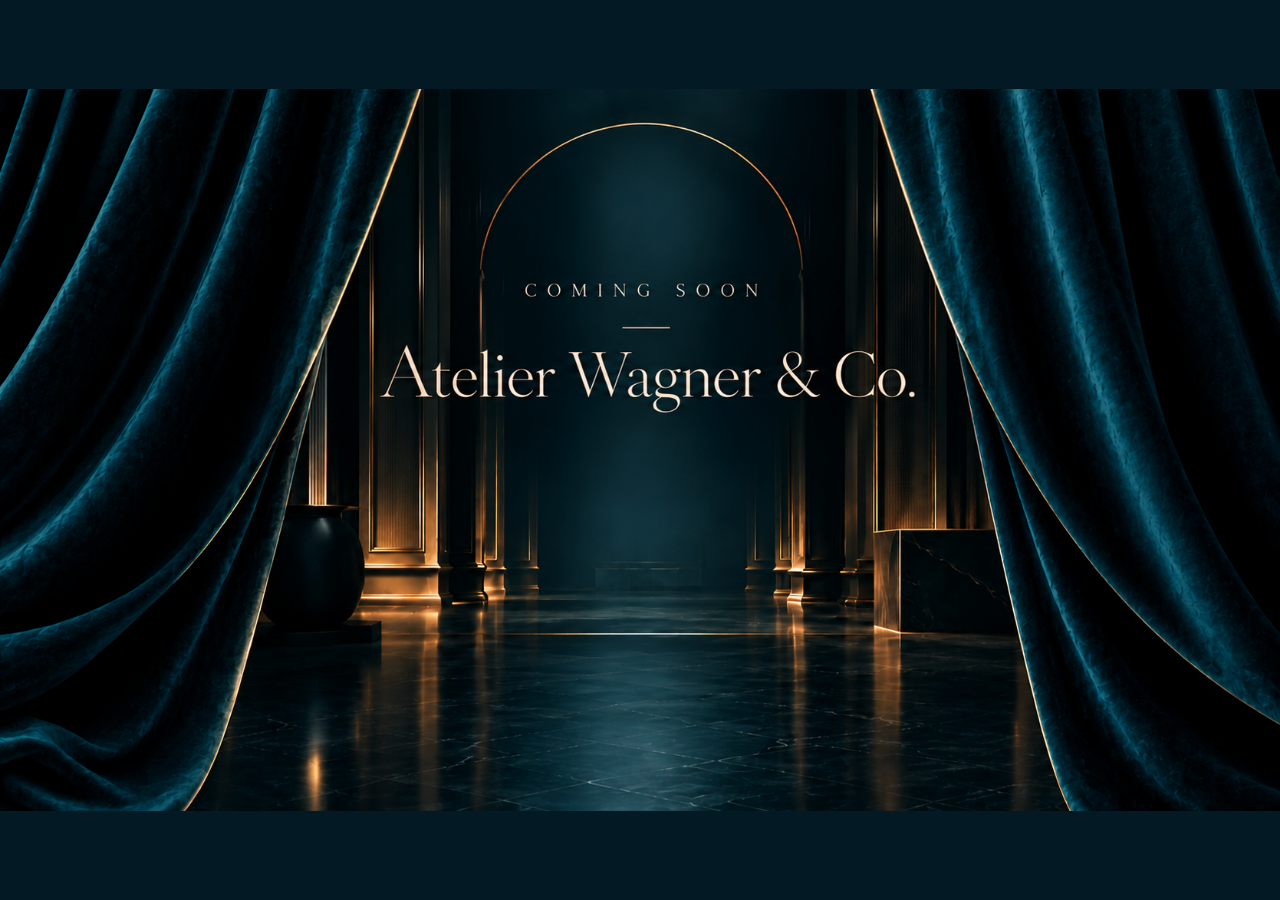
==== index.html @ afdc96c6 "Add files via upload" ====
<!doctype html>
<html lang="en">
<head>
  <meta charset="utf-8">
  <meta name="viewport" content="width=device-width, initial-scale=1, viewport-fit=cover">
  <meta name="theme-color" content="#031923">
  <meta name="color-scheme" content="dark">
  <meta name="description" content="Atelier Wagner & Co. — Coming Soon.">
  <meta property="og:type" content="website">
  <meta property="og:title" content="Atelier Wagner & Co. — Coming Soon">
  <meta property="og:description" content="Atelier Wagner & Co. — Coming Soon.">
  <meta property="og:site_name" content="Atelier Wagner & Co.">
  <meta property="og:url" content="https://atelierwagnerco.com/">
  <meta property="og:image" content="https://atelierwagnerco.com/assets/atelier-wagner-approved-hero.png">
  <meta name="twitter:card" content="summary_large_image">
  <title>Atelier Wagner & Co. — Coming Soon</title>
  <link rel="preload" as="image" href="assets/atelier-wagner-approved-hero.png">
  <style>
    :root { color-scheme: dark; background: #031923; }
    *, *::before, *::after { box-sizing: border-box; }
    html, body { width: 100%; min-height: 100%; margin: 0; }
    html { background: #031923; }
    body {
      background: #031923;
      color: #e3d9cb;
      -webkit-font-smoothing: antialiased;
    }
    main {
      width: 100%;
      min-height: 100vh;
      min-height: 100svh;
      display: grid;
      place-items: center;
      overflow: hidden;
      background: #031923;
    }
    /* A byte-identical copy of the expressly approved final rendering.
       No new overlays, replacement typography, or synthetic effects. */
    .approved-artwork {
      display: block;
      width: 100%;
      height: 100vh;
      height: 100svh;
      max-width: 100%;
      object-fit: contain;
      object-position: center;
      animation: reveal 850ms ease-out both;
    }
    @keyframes reveal { from { opacity: 0; } to { opacity: 1; } }
    @media (prefers-reduced-motion: reduce) {
      .approved-artwork { animation: none; }
    }
    /* Portrait framing enlarges the entrance while retaining all actual text.
       Only the outer curtain edges are cropped; the source file stays unchanged. */
    @media (max-aspect-ratio: 3 / 4) {
      main { position: relative; }
      .approved-artwork {
        position: absolute;
        left: 50%;
        top: 50%;
        transform: translate(-50%, -50%);
        width: 164vw;
        height: auto;
        max-width: none;
        max-height: none;
      }
    }
    .sr-only {
      border: 0 !important;
      clip: rect(0, 0, 0, 0) !important;
      clip-path: inset(50%) !important;
      height: 1px !important;
      margin: -1px !important;
      overflow: hidden !important;
      padding: 0 !important;
      position: absolute !important;
      white-space: nowrap !important;
      width: 1px !important;
    }
  </style>
</head>
<body>
  <main>
    <h1 class="sr-only">Atelier Wagner &amp; Co.</h1>
    <p class="sr-only">Coming Soon</p>
    <img
      class="approved-artwork"
      src="assets/atelier-wagner-approved-hero.png"
      width="1669"
      height="942"
      alt=""
      decoding="async"
      fetchpriority="high"
    >
  </main>
</body>
</html>
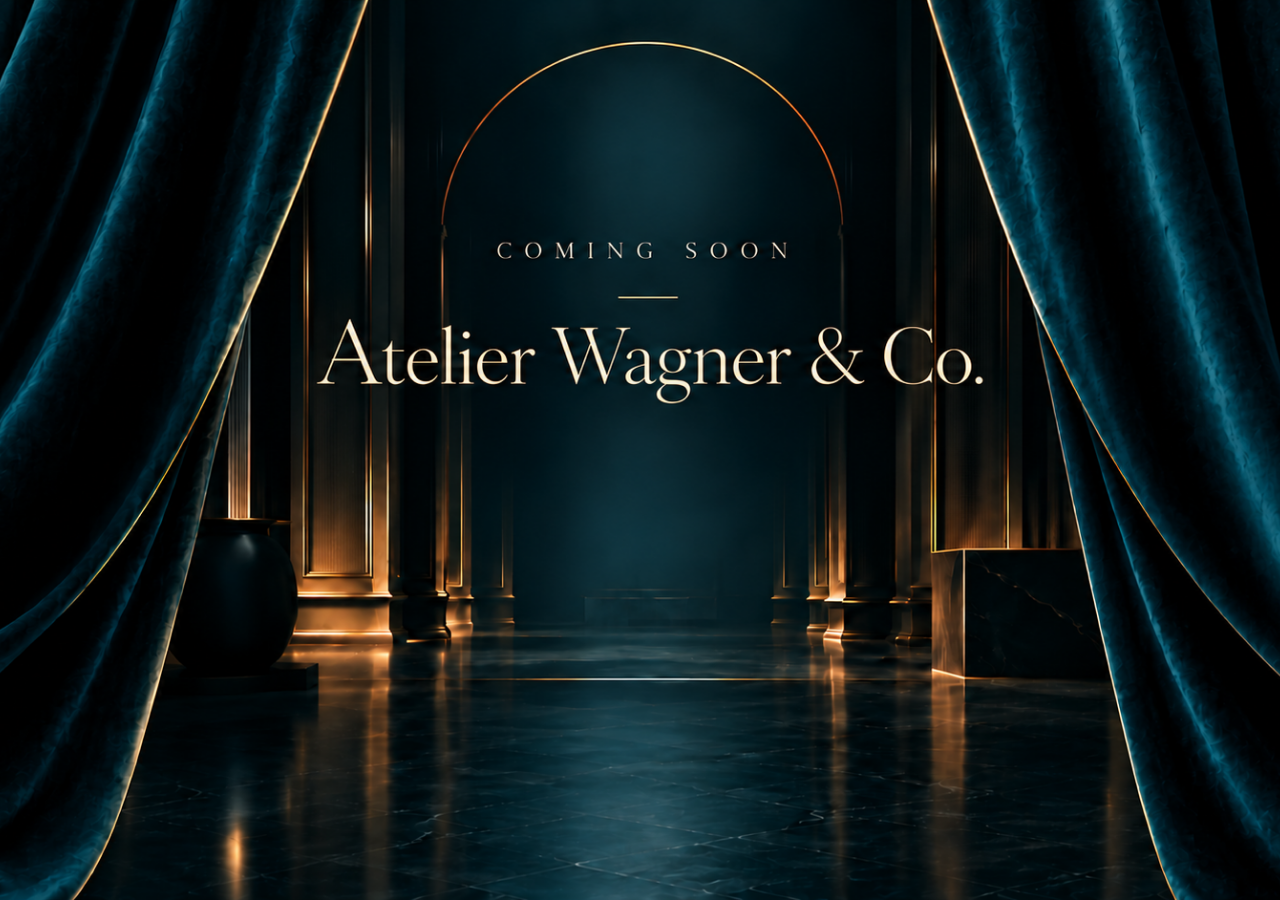
==== commit c573fd60: "Add files via upload Publish approved responsive website" ====
--- a/index.html
+++ b/index.html
@@ -1,97 +1,106 @@
-<!doctype html>
-<html lang="en">
-<head>
-  <meta charset="utf-8">
-  <meta name="viewport" content="width=device-width, initial-scale=1, viewport-fit=cover">
-  <meta name="theme-color" content="#031923">
-  <meta name="color-scheme" content="dark">
-  <meta name="description" content="Atelier Wagner & Co. — Coming Soon.">
-  <meta property="og:type" content="website">
-  <meta property="og:title" content="Atelier Wagner & Co. — Coming Soon">
-  <meta property="og:description" content="Atelier Wagner & Co. — Coming Soon.">
-  <meta property="og:site_name" content="Atelier Wagner & Co.">
-  <meta property="og:url" content="https://atelierwagnerco.com/">
-  <meta property="og:image" content="https://atelierwagnerco.com/assets/atelier-wagner-approved-hero.png">
-  <meta name="twitter:card" content="summary_large_image">
-  <title>Atelier Wagner & Co. — Coming Soon</title>
-  <link rel="preload" as="image" href="assets/atelier-wagner-approved-hero.png">
-  <style>
-    :root { color-scheme: dark; background: #031923; }
-    *, *::before, *::after { box-sizing: border-box; }
-    html, body { width: 100%; min-height: 100%; margin: 0; }
-    html { background: #031923; }
-    body {
-      background: #031923;
-      color: #e3d9cb;
-      -webkit-font-smoothing: antialiased;
-    }
-    main {
-      width: 100%;
-      min-height: 100vh;
-      min-height: 100svh;
-      display: grid;
-      place-items: center;
-      overflow: hidden;
-      background: #031923;
-    }
-    /* A byte-identical copy of the expressly approved final rendering.
-       No new overlays, replacement typography, or synthetic effects. */
-    .approved-artwork {
-      display: block;
-      width: 100%;
-      height: 100vh;
-      height: 100svh;
-      max-width: 100%;
-      object-fit: contain;
-      object-position: center;
-      animation: reveal 850ms ease-out both;
-    }
-    @keyframes reveal { from { opacity: 0; } to { opacity: 1; } }
-    @media (prefers-reduced-motion: reduce) {
-      .approved-artwork { animation: none; }
-    }
-    /* Portrait framing enlarges the entrance while retaining all actual text.
-       Only the outer curtain edges are cropped; the source file stays unchanged. */
-    @media (max-aspect-ratio: 3 / 4) {
-      main { position: relative; }
-      .approved-artwork {
-        position: absolute;
-        left: 50%;
-        top: 50%;
-        transform: translate(-50%, -50%);
-        width: 164vw;
-        height: auto;
-        max-width: none;
-        max-height: none;
-      }
-    }
-    .sr-only {
-      border: 0 !important;
-      clip: rect(0, 0, 0, 0) !important;
-      clip-path: inset(50%) !important;
-      height: 1px !important;
-      margin: -1px !important;
-      overflow: hidden !important;
-      padding: 0 !important;
-      position: absolute !important;
-      white-space: nowrap !important;
-      width: 1px !important;
-    }
-  </style>
-</head>
-<body>
-  <main>
-    <h1 class="sr-only">Atelier Wagner &amp; Co.</h1>
-    <p class="sr-only">Coming Soon</p>
-    <img
-      class="approved-artwork"
-      src="assets/atelier-wagner-approved-hero.png"
-      width="1669"
-      height="942"
-      alt=""
-      decoding="async"
-      fetchpriority="high"
-    >
-  </main>
-</body>
-</html>
+<!doctype html>
+<html lang="en">
+<head>
+  <meta charset="utf-8">
+  <meta name="viewport" content="width=device-width, initial-scale=1, viewport-fit=cover">
+  <meta name="theme-color" content="#031923">
+  <meta name="color-scheme" content="dark">
+  <meta name="description" content="Atelier Wagner & Co. — Coming Soon.">
+  <meta property="og:type" content="website">
+  <meta property="og:title" content="Atelier Wagner & Co. — Coming Soon">
+  <meta property="og:description" content="Atelier Wagner & Co. — Coming Soon.">
+  <meta property="og:site_name" content="Atelier Wagner & Co.">
+  <meta property="og:url" content="https://atelierwagnerco.com/">
+  <meta property="og:image" content="https://atelierwagnerco.com/assets/atelier-wagner-approved-hero.png">
+  <meta name="twitter:card" content="summary_large_image">
+  <title>Atelier Wagner & Co. — Coming Soon</title>
+  <style>
+    :root { color-scheme: dark; background: #031923; }
+    *, *::before, *::after { box-sizing: border-box; }
+    html, body { width: 100%; min-height: 100%; margin: 0; }
+    html { background: #031923; }
+    body {
+      background: #031923;
+      color: #e3d9cb;
+      -webkit-font-smoothing: antialiased;
+    }
+    main {
+      width: 100%;
+      position: relative;
+      height: 100vh;
+      height: 100svh;
+      height: 100dvh;
+      overflow: hidden;
+      background: #031923;
+    }
+    /* Each composition fills the viewport without stretching. The portrait
+       source carries its own lettering, so a narrow crop cannot cut the name. */
+    .artwork {
+      position: absolute;
+      inset: 0;
+      display: block;
+    }
+    .approved-artwork {
+      display: block;
+      width: 100%;
+      height: 100%;
+      object-fit: cover;
+      /* Preserve the arch crown when an ultrawide viewport crops the floor. */
+      object-position: 50% 12%;
+      animation: reveal 850ms ease-out both;
+    }
+    @keyframes reveal { from { opacity: 0; } to { opacity: 1; } }
+    @media (prefers-reduced-motion: reduce) {
+      .approved-artwork { animation: none; }
+    }
+    /* Portrait and square tablets use a genuinely recomposed image. Its text
+       sits well within device safe areas; padding would recreate blank bands. */
+    @media (max-aspect-ratio: 1 / 1) {
+      .approved-artwork {
+        object-position: 50% 35%;
+      }
+    }
+    .sr-only {
+      border: 0 !important;
+      clip: rect(0, 0, 0, 0) !important;
+      clip-path: inset(50%) !important;
+      height: 1px !important;
+      margin: -1px !important;
+      overflow: hidden !important;
+      padding: 0 !important;
+      position: absolute !important;
+      white-space: nowrap !important;
+      width: 1px !important;
+    }
+  </style>
+</head>
+<body>
+  <main>
+    <h1 class="sr-only">Atelier Wagner &amp; Co.</h1>
+    <p class="sr-only">Coming Soon</p>
+    <picture class="artwork">
+      <source
+        media="(min-aspect-ratio: 2 / 1)"
+        srcset="assets/atelier-wagner-ultrawide-refined.png"
+        width="2048"
+        height="768"
+      >
+      <source
+        media="(max-aspect-ratio: 1 / 1)"
+        srcset="assets/atelier-wagner-portrait-refined.png"
+        width="852"
+        height="1846"
+      >
+      <img
+        class="approved-artwork"
+        src="assets/atelier-wagner-desktop-refined.png"
+        width="1669"
+        height="942"
+        alt=""
+        decoding="async"
+        fetchpriority="high"
+      >
+    </picture>
+  </main>
+</body>
+</html>
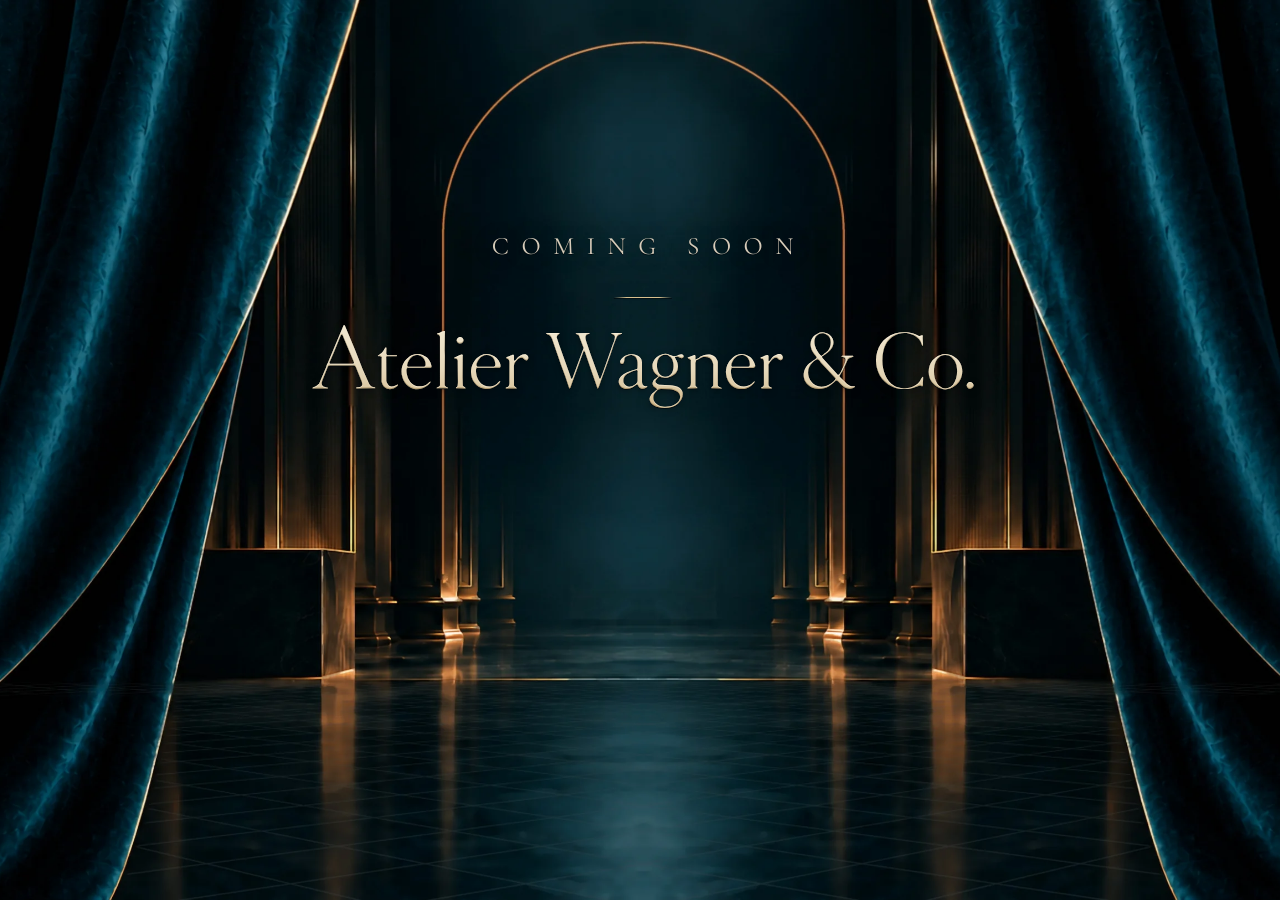
==== commit d293cf1f: "Publish the new Coming Soon landing page The Nov 6 candidate from Website\_Candidates-2026-11-04 (v3" ====
--- a/index.html
+++ b/index.html
@@ -1,106 +1,237 @@
-<!doctype html>
-<html lang="en">
-<head>
-  <meta charset="utf-8">
-  <meta name="viewport" content="width=device-width, initial-scale=1, viewport-fit=cover">
-  <meta name="theme-color" content="#031923">
-  <meta name="color-scheme" content="dark">
-  <meta name="description" content="Atelier Wagner & Co. — Coming Soon.">
-  <meta property="og:type" content="website">
-  <meta property="og:title" content="Atelier Wagner & Co. — Coming Soon">
-  <meta property="og:description" content="Atelier Wagner & Co. — Coming Soon.">
-  <meta property="og:site_name" content="Atelier Wagner & Co.">
-  <meta property="og:url" content="https://atelierwagnerco.com/">
-  <meta property="og:image" content="https://atelierwagnerco.com/assets/atelier-wagner-approved-hero.png">
-  <meta name="twitter:card" content="summary_large_image">
-  <title>Atelier Wagner & Co. — Coming Soon</title>
-  <style>
-    :root { color-scheme: dark; background: #031923; }
-    *, *::before, *::after { box-sizing: border-box; }
-    html, body { width: 100%; min-height: 100%; margin: 0; }
-    html { background: #031923; }
-    body {
-      background: #031923;
-      color: #e3d9cb;
-      -webkit-font-smoothing: antialiased;
-    }
-    main {
-      width: 100%;
-      position: relative;
-      height: 100vh;
-      height: 100svh;
-      height: 100dvh;
-      overflow: hidden;
-      background: #031923;
-    }
-    /* Each composition fills the viewport without stretching. The portrait
-       source carries its own lettering, so a narrow crop cannot cut the name. */
-    .artwork {
-      position: absolute;
-      inset: 0;
-      display: block;
-    }
-    .approved-artwork {
-      display: block;
-      width: 100%;
-      height: 100%;
-      object-fit: cover;
-      /* Preserve the arch crown when an ultrawide viewport crops the floor. */
-      object-position: 50% 12%;
-      animation: reveal 850ms ease-out both;
-    }
-    @keyframes reveal { from { opacity: 0; } to { opacity: 1; } }
-    @media (prefers-reduced-motion: reduce) {
-      .approved-artwork { animation: none; }
-    }
-    /* Portrait and square tablets use a genuinely recomposed image. Its text
-       sits well within device safe areas; padding would recreate blank bands. */
-    @media (max-aspect-ratio: 1 / 1) {
-      .approved-artwork {
-        object-position: 50% 35%;
-      }
-    }
-    .sr-only {
-      border: 0 !important;
-      clip: rect(0, 0, 0, 0) !important;
-      clip-path: inset(50%) !important;
-      height: 1px !important;
-      margin: -1px !important;
-      overflow: hidden !important;
-      padding: 0 !important;
-      position: absolute !important;
-      white-space: nowrap !important;
-      width: 1px !important;
-    }
-  </style>
-</head>
-<body>
-  <main>
-    <h1 class="sr-only">Atelier Wagner &amp; Co.</h1>
-    <p class="sr-only">Coming Soon</p>
-    <picture class="artwork">
-      <source
-        media="(min-aspect-ratio: 2 / 1)"
-        srcset="assets/atelier-wagner-ultrawide-refined.png"
-        width="2048"
-        height="768"
-      >
-      <source
-        media="(max-aspect-ratio: 1 / 1)"
-        srcset="assets/atelier-wagner-portrait-refined.png"
-        width="852"
-        height="1846"
-      >
-      <img
-        class="approved-artwork"
-        src="assets/atelier-wagner-desktop-refined.png"
-        width="1669"
-        height="942"
-        alt=""
-        decoding="async"
-        fetchpriority="high"
-      >
-    </picture>
-  </main>
-</body>
-</html>
+<!doctype html>
+<html lang="en">
+<head>
+  <meta charset="utf-8">
+  <meta name="viewport" content="width=device-width, initial-scale=1, viewport-fit=cover">
+  <meta name="theme-color" content="#031923">
+  <meta name="color-scheme" content="dark">
+  <meta name="description" content="Atelier Wagner &amp; Co. is developing thoughtful AI-assisted workflows, process improvements, and digital solutions for businesses. Official website coming soon.">
+  <link rel="canonical" href="https://atelierwagnerco.com/">
+  <meta property="og:type" content="website">
+  <meta property="og:title" content="Atelier Wagner &amp; Co. | Official Website — Coming Soon">
+  <meta property="og:description" content="Atelier Wagner &amp; Co. is developing thoughtful AI-assisted workflows, process improvements, and digital solutions for businesses. Official website coming soon.">
+  <meta property="og:site_name" content="Atelier Wagner &amp; Co.">
+  <meta property="og:url" content="https://atelierwagnerco.com/">
+  <meta property="og:image" content="https://atelierwagnerco.com/assets/share/og-link-preview.png">
+  <meta property="og:image:width" content="1200">
+  <meta property="og:image:height" content="630">
+  <meta property="og:image:alt" content="Atelier Wagner &amp; Co. — Coming Soon, with midnight teal velvet curtains and a gold-trimmed arch.">
+  <meta name="twitter:card" content="summary_large_image">
+  <meta name="twitter:title" content="Atelier Wagner &amp; Co. | Official Website — Coming Soon">
+  <meta name="twitter:description" content="Atelier Wagner &amp; Co. is developing thoughtful AI-assisted workflows, process improvements, and digital solutions for businesses. Official website coming soon.">
+  <meta name="twitter:image" content="https://atelierwagnerco.com/assets/share/og-link-preview.png">
+  <meta name="twitter:image:alt" content="Atelier Wagner &amp; Co. — Coming Soon, with midnight teal velvet curtains and a gold-trimmed arch.">
+  <link rel="icon" href="assets/brand/favicon-64x64.png" sizes="64x64" type="image/png">
+  <link rel="icon" href="assets/brand/favicon.svg" sizes="any" type="image/svg+xml">
+  <link rel="apple-touch-icon" href="assets/brand/apple-touch-icon.png">
+  <title>Atelier Wagner &amp; Co. | Official Website — Coming Soon</title>
+  <link rel="preload" href="assets/fonts/cormorant-garamond-latin-400-normal.woff2" as="font" type="font/woff2" crossorigin>
+  <script type="application/ld+json">
+    {"@context":"https://schema.org","@graph":[{"@type":"Organization","@id":"https://atelierwagnerco.com/#organization","name":"Atelier Wagner & Co.","alternateName":"AtelierWagnerCo","url":"https://atelierwagnerco.com/"},{"@type":"WebSite","@id":"https://atelierwagnerco.com/#website","name":"Atelier Wagner & Co.","alternateName":"AtelierWagnerCo","url":"https://atelierwagnerco.com/","publisher":{"@id":"https://atelierwagnerco.com/#organization"}}]}
+  </script>
+  <style>
+    /* Cormorant Garamond — SIL Open Font License (assets/fonts/ofl.txt). Self-hosted: no font service. */
+    @font-face { font-family: "Cormorant Garamond"; src: url("assets/fonts/cormorant-garamond-latin-400-normal.woff2") format("woff2"); font-weight: 400; font-style: normal; font-display: swap; }
+    @font-face { font-family: "Cormorant Garamond"; src: url("assets/fonts/cormorant-garamond-latin-500-normal.woff2") format("woff2"); font-weight: 500; font-style: normal; font-display: swap; }
+    @font-face { font-family: "Cormorant Garamond"; src: url("assets/fonts/cormorant-garamond-latin-300-italic.woff2") format("woff2"); font-weight: 300; font-style: italic; font-display: swap; }
+
+    :root {
+      color-scheme: dark;
+      --ground: #031923;          /* page colour (palette v2) */
+      --coming: #D6CCBA;          /* COMING SOON: soft champagne, never white */
+      --hairline: #D8C08E;        /* champagne gold hairline */
+      --founder: #CDBE9E;
+      --edge: rgba(1, 9, 13, .92);/* crisp dark edge so lettering reads on velvet */
+      background: var(--ground);
+    }
+    *, *::before, *::after { box-sizing: border-box; }
+    html, body { margin: 0; width: 100%; min-height: 100%; background: var(--ground); }
+    body { -webkit-font-smoothing: antialiased; -moz-osx-font-smoothing: grayscale; text-rendering: geometricPrecision; }
+
+    main {
+      --vw: 100vw; --vh: 100vh;
+      position: relative; width: 100%; height: 100vh; overflow: hidden; background: var(--ground);
+    }
+    @supports (height: 100svh) { main { height: 100svh; --vh: 100svh; } }
+    @supports (height: 100dvh) { main { height: 100dvh; --vh: 100dvh; } }
+
+    /* The stage keeps the photograph's own proportions and covers the screen (like object-fit: cover),
+       so the lettering always sits in the same place inside the arch on every screen. */
+    .stage {
+      /* desktop / laptop / landscape tablet: 1669 x 942 composition */
+      --ar: 1.77176; --ox: .5; --oy: .12;
+      --axis: 50.15%;
+      --cs-top: 27.6%; --rule-top: 33.0%; --name-top: 35.7%;
+      --cs-size: calc(.55rem + 1.02cqw);
+      --rule-w: calc(1.25rem + 2.4cqw);
+      --name-w: calc(6rem + 36.4cqw);
+      --w: max(var(--vw), calc(var(--vh) * var(--ar)));
+      --h: max(var(--vh), calc(var(--vw) / var(--ar)));
+      position: absolute;
+      width: var(--w); height: var(--h);
+      left: calc((var(--vw) - var(--w)) * var(--ox));
+      top: calc((var(--vh) - var(--h)) * var(--oy));
+      container-type: size;
+    }
+    @media (min-aspect-ratio: 2 / 1) {          /* ultrawide: 2048 x 768 composition */
+      .stage {
+        --ar: 2.66667; --oy: .12; --axis: 49.66%;
+        --cs-top: 27.6%; --rule-top: 32.85%; --name-top: 35.7%;
+        --cs-size: calc(.5rem + .72cqw);
+        --rule-w: calc(1.25rem + 1.7cqw);
+        --name-w: calc(5rem + 25.6cqw);
+      }
+    }
+    @media (max-aspect-ratio: 1 / 1) {          /* portrait phones and tablets: 852 x 1846 composition */
+      .stage {
+        --ar: .461538; --oy: .35; --axis: 50%;
+        --cs-top: 35.6%; --rule-top: 38.9%; --name-top: 41.0%;
+        --cs-size: calc(.52rem + 1.2cqw);
+        --rule-w: calc(1.4rem + 7cqw);
+        --name-w: calc(3rem + 41.5cqw);
+      }
+    }
+
+    .scene, .scene img { position: absolute; inset: 0; width: 100%; height: 100%; display: block; }
+    .scene img { object-fit: cover; animation: reveal 900ms ease-out both; }
+
+    .lettering > * { position: absolute; left: var(--axis); margin: 0; animation: reveal 1400ms 250ms ease-out both; }
+
+    .coming {
+      top: var(--cs-top);
+      transform: translate(-50%, -50%);
+      font-family: "Cormorant Garamond", "Cormorant", Garamond, "Times New Roman", serif;
+      font-weight: 400;
+      font-size: var(--cs-size);
+      line-height: 1;
+      letter-spacing: .5em;
+      padding-left: .5em;               /* balances the trailing letter-space so the words stay centred */
+      text-transform: uppercase;
+      white-space: nowrap;
+      color: var(--coming);
+      text-shadow: 0 1px 0 var(--edge), 0 0 .9em rgba(0, 0, 0, .45);
+      font-kerning: normal;
+    }
+    .rule {
+      top: var(--rule-top);
+      width: var(--rule-w); height: 1px;
+      transform: translateX(-50%);
+      background: linear-gradient(90deg, rgba(216,192,142,0), var(--hairline) 22%, var(--hairline) 78%, rgba(216,192,142,0));
+      box-shadow: 0 1px 0 rgba(1, 9, 13, .7);
+    }
+    .name {
+      top: var(--name-top);
+      width: var(--name-w);
+      transform: translateX(-50%);
+      font-size: 1rem; font-weight: 400;
+    }
+    .name svg { display: block; width: 100%; height: auto; overflow: visible; shape-rendering: geometricPrecision; }
+    .name .stack { display: none; }
+    .name .line { transform: translateY(-4.82%); }
+    @media (max-aspect-ratio: 1 / 1) {
+      .name .line { display: none; }
+      .name .stack { display: block; transform: translateY(-3.39%); }
+    }
+    /* Portrait: COMING SOON sits fully inside the arch's gold lines. */
+    @media (max-aspect-ratio: 1 / 1) { .coming { letter-spacing: .38em; padding-left: .38em; font-weight: 500; } }
+    @media (max-aspect-ratio: 1 / 1) and (max-width: 350px) { .coming { letter-spacing: .3em; padding-left: .3em; } }
+    /* Phones: give the hairlines and the A's crossbar a little more body so they never disappear. */
+    .name g { stroke-width: 0; }
+    @media (max-width: 540px) and (max-aspect-ratio: 1 / 1) { .name g { stroke-width: 11px; } }
+
+    /* Optional founder line (off by default): soft italic, lower right. */
+    .founder { display: none; }
+    .with-founder .founder {
+      display: block; position: absolute; left: auto; right: calc(5.5% + env(safe-area-inset-right, 0px)); bottom: calc(5.5% + env(safe-area-inset-bottom, 0px));
+      font-family: "Cormorant Garamond", Garamond, serif; font-style: italic; font-weight: 300;
+      font-size: calc(1rem + .55vw); letter-spacing: .04em; color: var(--founder);
+      text-shadow: 0 1px 0 var(--edge), 0 0 1.2em rgba(0, 0, 0, .55);
+      animation: reveal 1600ms 600ms ease-out both; margin: 0;
+    }
+
+    .sr-only { position: absolute !important; width: 1px; height: 1px; margin: -1px; padding: 0; overflow: hidden; clip: rect(0 0 0 0); clip-path: inset(50%); white-space: nowrap; border: 0; }
+
+    @keyframes reveal { from { opacity: 0; } to { opacity: 1; } }
+    @media (prefers-reduced-motion: reduce) { .scene img, .lettering > *, .with-founder .founder { animation: none; } }
+  </style>
+</head>
+<body>
+  <svg width="0" height="0" style="position:absolute" aria-hidden="true" focusable="false">
+    <defs>
+      <linearGradient id="awcGold" gradientUnits="userSpaceOnUse" x1="0" y1="-20" x2="0" y2="930">
+        <stop offset="0" stop-color="#F3EAD4"/>
+        <stop offset=".55" stop-color="#E6D8BA"/>
+        <stop offset="1" stop-color="#CFB688"/>
+      </linearGradient>
+      <filter id="awcEtch" x="-3%" y="-15%" width="106%" height="140%" color-interpolation-filters="sRGB">
+        <feGaussianBlur in="SourceAlpha" stdDeviation="34" result="amb"/>
+        <feOffset in="amb" dy="24" result="ambO"/>
+        <feFlood flood-color="#000000" flood-opacity=".5"/>
+        <feComposite in2="ambO" operator="in" result="ambient"/>
+        <feOffset in="SourceAlpha" dy="11" result="edgeO"/>
+        <feGaussianBlur in="edgeO" stdDeviation="3.5" result="edgeB"/>
+        <feFlood flood-color="#01090D" flood-opacity=".92"/>
+        <feComposite in2="edgeB" operator="in" result="edge"/>
+        <feOffset in="SourceAlpha" dy="6" result="sd"/>
+        <feComposite in="SourceAlpha" in2="sd" operator="out" result="topRim"/>
+        <feFlood flood-color="#FBF2DE" flood-opacity=".6"/>
+        <feComposite in2="topRim" operator="in" result="hi"/>
+        <feOffset in="SourceAlpha" dy="-6" result="su"/>
+        <feComposite in="SourceAlpha" in2="su" operator="out" result="botRim"/>
+        <feFlood flood-color="#8F7647" flood-opacity=".55"/>
+        <feComposite in2="botRim" operator="in" result="lo"/>
+        <feMerge><feMergeNode in="ambient"/><feMergeNode in="edge"/><feMergeNode in="SourceGraphic"/><feMergeNode in="lo"/><feMergeNode in="hi"/></feMerge>
+      </filter>
+      <filter id="awcEtchS" x="-4%" y="-10%" width="108%" height="125%" color-interpolation-filters="sRGB">
+        <feGaussianBlur in="SourceAlpha" stdDeviation="48" result="amb"/>
+        <feOffset in="amb" dy="34" result="ambO"/>
+        <feFlood flood-color="#000000" flood-opacity=".5"/>
+        <feComposite in2="ambO" operator="in" result="ambient"/>
+        <feOffset in="SourceAlpha" dy="18" result="edgeO"/>
+        <feGaussianBlur in="edgeO" stdDeviation="5" result="edgeB"/>
+        <feFlood flood-color="#01090D" flood-opacity=".92"/>
+        <feComposite in2="edgeB" operator="in" result="edge"/>
+        <feOffset in="SourceAlpha" dy="9" result="sd"/>
+        <feComposite in="SourceAlpha" in2="sd" operator="out" result="topRim"/>
+        <feFlood flood-color="#FBF2DE" flood-opacity=".6"/>
+        <feComposite in2="topRim" operator="in" result="hi"/>
+        <feMerge><feMergeNode in="ambient"/><feMergeNode in="edge"/><feMergeNode in="SourceGraphic"/><feMergeNode in="hi"/></feMerge>
+      </filter>
+      <g id="awcL1"><path fill-rule="nonzero" d="M1925.61,349.78c40.43,13.14 71.71,43.83 86.76,83.43c6.85,18.02 15.77,40 -0.56,52.75l-186.91,0.03c-13.09,0.01 -47.45,-3.87 -56.88,4.64c-9.69,8.74 -5.32,40.27 -3.84,52.52c6.65,54.8 34.38,106.12 86.67,129.49c38.08,17.01 87.47,12.93 121.38,-11.23c14.32,-10.2 30.57,-33.5 45.31,-37.96c-0.35,17.11 -20.6,35.64 -33.88,45.99c-38.29,29.83 -83.98,45.46 -132.81,37.87c-126.61,-19.69 -175.37,-167.56 -117.71,-271.9c7.02,-12.71 14.94,-25.18 24.63,-36.03c9.91,-11.1 32.72,-31.37 54.23,-42.2c36.61,-18.43 74.63,-20.06 113.61,-7.4zM1826,365.77c-3.31,1.95 -6.57,3.96 -9.45,6.3c-18.1,14.67 -56.41,68.05 -47.77,93.12c1.68,4.86 5.1,6.42 8.62,9.62l170.64,1.02c19.23,0.12 16.94,-25.78 15.49,-37.79c-3.21,-26.6 -13.06,-50.25 -33.97,-67.9c-4.01,-3.39 -8.8,-5.97 -13.55,-8.51c-28.62,-15.26 -62.1,-12.38 -90.01,4.14zM2106.09,401.2c-6.61,-9.53 -34.57,-14.83 -24.08,-24.21c5.57,-4.97 61.79,-27.85 69.58,-28.78c3.2,-0.38 6.21,0.8 8.06,3.48c6.55,9.5 -3.64,60.72 9.84,59.62c10.4,-0.84 19.79,-21.66 26.41,-28.6c23.05,-24.12 85.27,-62.39 111.58,-22.42c9.66,14.69 6.51,47.1 -16.4,47.68c-14.92,0.38 -28.8,-24.64 -45.74,-28.13c-35.74,-7.38 -83.93,51.65 -83.8,85.03l0.79,205.82c0.04,12.38 27.96,21.34 27.57,28.21c-0.13,2.36 -2.11,1.81 -3.05,3.55l-105.55,0.53c-3.5,0.01 -6.4,-1.47 -7.59,-4.69c7.62,-7.7 20.48,-7.29 29.17,-15.22c13.74,-12.54 10.53,-41.02 10.59,-58.11l0.56,-167.12c0.06,-16.54 1.82,-42.57 -7.94,-56.64zM1534.35,380.01c1.2,-2.3 65.89,-30.34 73.73,-33.39c6.01,-2.34 15.3,-2.32 15.22,6.54l-2.06,234.8l2.9,84.94c0.48,14.18 23.12,14.5 26.76,24.88c0.74,2.11 -1.13,2.56 -1.04,4.77l-98.07,-0.85c-3.93,-16.3 11.38,-9.23 16.49,-28.37c4.7,-17.63 3.26,-52.97 3.08,-72.13l-1.86,-188.22c-0.28,-28.52 -40.45,-22.77 -35.15,-32.97zM1182.01,344.41c24.62,6.3 52.12,22.69 64.08,33.46c14.59,13.15 27.08,31.22 35.02,49.18c4.91,11.13 16.16,40.57 10.85,51.91c-1.81,3.88 -4.51,4.36 -7.56,6.74l-243.21,0.25c-15.72,16.55 -10.57,43.39 -7.02,64.68c9.71,58.36 49.35,120.69 112.57,128.66c31.95,4.03 63.73,1.32 91.48,-16.18c14.57,-9.18 31.09,-30.3 45.7,-34.02c-1.3,16.21 -19.94,32.41 -32.51,42.65c-38.2,31.12 -92.63,45.8 -141.17,36.11c-121.18,-24.18 -166.79,-185.91 -103.99,-282.56c12.8,-19.71 52.38,-61.34 85.76,-74.34c30.27,-11.79 58.53,-14.6 90,-6.54zM1104,360.4c-4.87,2.33 -9.85,4.62 -13.99,7.65c-26.05,19.03 -39.67,44.59 -48.58,74.83c-2.16,7.32 -5.68,16.43 -2.62,23.95c1.85,4.53 5.05,5.52 8.54,8.3l167.56,-0.82c21.83,-0.11 16.15,-31.54 13.85,-44.62c-5.15,-29.31 -21.09,-54.63 -47.71,-68.66c-4.53,-2.39 -9.8,-3.96 -15.04,-5.49c-21.5,-6.29 -41.81,-4.79 -62.01,4.86zM728.17,359.41c7.28,-9.22 28.51,-12.21 58.34,-50.22c4.57,-5.84 23.65,-44.45 29.74,-38.03c8.17,8.63 -2.81,58.41 3.95,73.01c2.01,4.36 5.57,6.13 9.02,9.11l97.63,-0.79c6.43,4.81 5.72,8.08 -0.88,12.29l-98.07,-1.31c-3.38,-0.04 -8.74,6.54 -10.8,8.61l1.26,250.24c0.04,7.2 5.27,17.61 8.01,24.18c28.88,69.13 101.06,15.18 114.66,14.09c-1.27,20.59 -34.1,37.81 -52.44,44.2c-48.22,16.79 -102,-4.63 -115.76,-56.09c-1.37,-5.12 -4.89,-12.84 -4.87,-18.03l0.8,-256.83c-15.66,-14.46 -27.78,-4.16 -40.59,-14.43zM1629.86,190.88c3.1,18.56 -11.64,37.15 -30.13,39.65c-17.88,2.42 -38.43,-11.69 -40.67,-29.97c-2.26,-18.38 12.54,-37.56 30.99,-39.88c18.9,-2.38 36.68,11.46 39.81,30.2zM1351.18,127.01c3.01,-6.2 16.67,-6.43 22.5,-8.08c11.95,-3.39 46.58,-22.97 56.47,-19.5c3.44,1.2 3.33,3.69 5.38,6.14l-2.48,193.06c-0.27,20.55 1.87,41.07 1.76,61.57l-1.68,304.33c-0.11,19.35 34.38,30.24 35.49,33.15c0.91,2.38 -1.34,2.42 -1.71,4.5l-116.98,-0.49c-0.58,-1.9 -2.84,-1.84 -2.21,-4.21c1.46,-5.49 35.19,-11.17 35.18,-30.75l-0.3,-507.07c-0.01,-18.91 -35.07,-25.12 -31.42,-32.65zM381.52,40.5l102.44,244.61l86.03,218.64l63.03,140.83c7.06,15.76 20.93,34.23 36.99,41.44c11.07,4.97 24.43,2.79 32.81,11.03c-3.08,6.18 -8.06,4.37 -13.47,4.43l-180.3,1.76c-7.28,0.07 -9.68,-8.71 -2.74,-11.54c19.11,-7.8 39.36,1.59 54.12,-18.14c12.25,-16.36 -7,-54.96 -14.07,-72.22l-50.41,-122.95c-4.77,-11.64 -13.1,-16.83 -26.04,-16.79l-246.73,0.86c-9.01,0.03 -19.09,8.39 -22.34,16.56l-51.58,129.84c-7.86,19.79 -19.21,49.94 -0.86,67.33c19.45,18.41 69.45,11.22 50.59,26.75l-156.12,-0.41c0.31,-3.36 -2.14,-4.74 0.49,-7.68c2.06,-2.29 37.02,-11.09 59.55,-34.87c1.94,-2.05 7.78,-6.78 8.77,-9.11l71.61,-169.16c4.04,-9.55 5.9,-20.02 9.8,-29.59c2.34,-5.74 6.54,-10.41 8.92,-16.07l165.37,-394.88c2.28,-5.44 12.07,-5.64 14.14,-0.67zM339.85,143.28l-77.06,190l-41.27,94.6c-2.33,5.25 1.94,16.41 8.7,16.4l241.45,-0.56c2.5,-3.58 4.81,-7.05 6.96,-10.86l-121.47,-290.45c-2.76,-6.59 -14.83,-5.19 -17.31,0.87z"/></g>
+      <g id="awcL2"><path fill-rule="nonzero" d="M6999.57,667.61c1.61,18.84 -14.43,36.9 -33.08,38.75c-19.15,1.89 -37.21,-14.15 -38.97,-33.03c-1.78,-18.99 14.52,-37.11 33.26,-38.91c19.19,-1.84 37.17,14.29 38.79,33.19zM3907.29,698.2c57.42,46.86 27.33,125.12 -19.33,166.31c-55.36,48.86 -147.89,51.71 -215.94,34.74c-60.32,-15.04 -109.76,-71.82 -64.63,-130.48c9.43,-12.27 59.76,-53.46 59.99,-54.16c2.76,-8.56 -26.51,-23.92 -32.82,-30.49c-29.7493,-31.00164 -5.97957,-74.50121 20.36646,-86.17811l-0.05503,-0.06879c10.20719,-8.16576 20.08375,-16.75791 29.1485,-24.70983c-5.50186,-3.12478 -10.38921,-6.30379 -14.19994,-9.03328c-55.75,-39.94 -66.78,-110.05 -28.08,-166.55c11.59588,-16.9295 50.91647,-50.05481 78.97518,-53.08494l-0.07381,-0.24602c24.29899,-7.2897 49.22102,-9.04907 72.67944,2.68014l-0.14066,0.28131c14.55909,2.84738 39.86362,11.19776 52.98116,18.05126c10.89913,-3.21394 23.46346,-5.93074 36.18199,-7.7405c0.03836,-0.03377 0.07726,-0.06751 0.11669,-0.10124c8.97,-7.68 27.71,-13.29 39.36,-14.18c13.31,-1.02 31.59,12.86 24.59,27.45c-7.11,14.82 -24.54,16.77 -37.78,10.19c-4.14029,-2.06049 -18.35561,-7.29689 -25.0207,-13.27445c-9.72451,1.38415 -19.21073,3.28998 -27.93774,5.56237c3.30937,5.92037 3.71993,14.22205 7.64844,20.02207c36.02,53.08 37.71,129.63 -20.22,169.26c-10.77014,7.37187 -33.27395,19.91032 -50.32207,22.08263c-20.10308,9.50973 -40.53212,6.97151 -61.08475,3.00552c-11.47854,1.30726 -25.52372,-3.28768 -38.03289,-9.31271c-8.61289,7.56355 -18.13421,15.92219 -28.06389,24.04401c-4.33033,7.38004 -11.32363,13.76932 -13.04641,22.68054c-4.09,21.14 27.02,38.27 44.96,39.02l107.77,4.5c34.47,1.43 74.49,7.26 102.01,29.73zM3661.82,732.71c-29.67,28.31 -46.16,71.9 -21.32,109.5c35.74,54.13 109.54,57.84 167.42,47.94c69.25,-11.85 147.09,-91.54 73.41,-152.11c-9.65,-7.94 -21.58,-12.96 -33.39,-16.77c-13.9,-4.48 -31.51,-9.49 -46.18,-9.81l-91.92,-2.03c-21.17,-0.46 -33.33,9.26 -48.02,23.28zM6588.27,665.62c-75.93,-61.37 -79.6,-182.18 -21.7,-256.6c12.6496,-16.26854 52.92414,-50.9004 80.95115,-56.45679c31.76262,-15.4432 65.27818,-15.2389 98.78527,-5.18678l-0.21556,0.71852c31.73284,2.01643 79.1632,41.55122 94.97913,60.48504c60.2,72.1 52.76,194.37 -21.47,254.8c-15.32523,12.48155 -55.0356,41.99065 -80.85431,42.9309c-26.51214,9.38317 -54.6271,9.43653 -80.33876,-2.9921c-23.81265,-4.94307 -56.7212,-26.86362 -70.13693,-37.69879zM6783.21,662.77c50.25,-64.16 57.46,-176.56 16.72,-247.6c-21.1923,-36.95302 -48.0093,-48.31641 -60.88938,-58.9023c-28.43576,-7.83585 -54.96828,-7.97182 -81.33596,3.24727c-11.80186,12.32672 -35.5427,22.33494 -51.45465,54.78502c-33.72,68.73 -31.9,174.81 12.15,238.8c15.95432,23.17727 36.7816,33.29628 49.10103,42.75667c22.51953,9.50384 45.57362,8.74702 69.11449,0.00668c13.3762,-8.42364 32.31967,-14.86538 46.59449,-33.09335zM4071.96,396.7c0.11483,0.80598 0.29327,1.59401 0.51891,2.36837c12.44912,-6.80248 27.17528,-11.67704 39.16086,-20.00547c11.67446,-12.24324 32.18422,-20.62684 46.35023,-25.28291c53.31,-17.52 115.06,-10.62 140.77,46.88c3.33,7.45 9.51,19.67 9.5,27.71l-0.07,237.49c-0.01,19.28 34.61,27.31 39.12,31.98c2.13,2.21 0.02,2.89 1.47,5.86l-105.48,-2.34c-0.86,-1.87 -2.72,-1.9 -3.06,-4.09c-1.16,-7.44 18.14,-17.82 18.16,-28.78l0.46,-215.05c0.02,-7.88 -2.89,-17.13 -5.07,-24.63c-13.03,-44.82 -54.52,-63.39 -98.44,-55.88c-14.72314,2.51104 -29.18479,11.96086 -41.62078,16.46507c-12.61694,7.94788 -26.45671,12.6724 -37.28935,18.66477c1.42433,3.07948 2.51455,6.2238 2.06012,9.75016c-0.95,7.41 -6.71,14.5 -6.71,21.99v230.01c0,10.96 21.97,21.77 20.03,28.72c-0.63,2.27 -2.53,1.94 -3.75,3.67l-98.96,0.83c1.54,-16.21 14.79,-6.02 27.36,-24.51c9.01,-13.24 8.11,-38.53 8.01,-54.01l-1.49,-217.26c-18.43,-22.77 -30.28,-12.65 -31.92,-30.4l70.19,-24.7c16.51,-5.81 9.46,35.83 10.7,44.55zM3348.34,365.08c-11.72,7.63 -22.6,17.88 -23.89,32.5c-1.43,16.38 -4.08,56.83 -31.94,44.82c-28.67,-12.35 -6.53,-44.03 7.64,-58.28c8.91579,-8.97016 30.34726,-25.66083 47.66477,-31.3625l-0.00286,-0.00572c19.38243,-9.69122 38.49044,-11.99945 59.74662,-9.87384l-0.02794,0.27943c9.97483,-1.06339 21.44879,1.79821 30.51941,4.24263c39.18,10.54 71.69,40.11 71.69,83.17v167.12c0,25.36 -5.92,70.89 25.07,80.82c10.79,3.46 21.23,-2.95 31.3,-1.56c-7.75,31.36 -61.88,39.43 -86.34,15.28c-6.94,-6.85 -13.85,-29.9 -22.12,-31.28c-7.48,-1.24 -36.16,25.13 -45.1,30.53c-35.44,21.37 -86.56,26.43 -120.49,-0.76c-13.79,-11.05 -22.91,-26.45 -26.23,-43.78c-10.46,-54.53 36.04,-88.64 79.43,-109.43c10.47308,-5.02004 25.78435,-12.80018 39.74642,-15.8524l-0.07704,-0.19261c28.55526,-11.4221 51.9036,-14.66804 72.47534,-22.56456c1.84186,-3.07676 3.88182,-7.39114 4.24528,-15.56043c1.12,-25.45 2.92,-54.95 -4.44,-79.6c-13.53847,-45.32872 -38.01438,-41.37041 -56.59658,-51.62181c-14.49094,-0.88271 -27.15791,0.61253 -40.20362,5.70813c-4.58933,3.42029 -11.49393,6.8751 -12.0698,7.25368zM3349.66,553.5c-31.09,21.47 -50.21,74.08 -24.06,106.55c29.18,36.23 74.24,26.23 107.62,3.71c9.14,-6.17 18.79,-12.33 24.46,-22.11c6.68,-11.51 5,-27.96 5,-40.88v-78.73c-4.00585,-5.43392 -6.30606,-9.15862 -7.45508,-11.94822c-17.76999,6.1032 -36.80584,9.59881 -58.34307,17.29881c-12.88078,9.59612 -34.93435,17.62123 -47.22184,26.10941zM4643.17,435.84c-3.63,-23.48 -12.91,-47.55 -31.42,-63.34c-8.2047,-6.99583 -20.00424,-11.15714 -28.28271,-17.77818c-22.52614,-5.97712 -43.41539,-5.15481 -64.41882,4.05745c-9.28983,9.66101 -24.24069,16.56829 -33.48846,26.54073c-13.9,15 -38.8,57.2 -34.89,78.61c0.92,5.05 4.32,7.63 7.27,11.47l170.63,-1.79c18.98,-0.2 16.45,-25.84 14.6,-37.77zM4606.58,350.46c40.46,12.86 67.69,40.56 83.5,79.67c11.57,28.6 23.73,56.7 -19.3,56.53l-215.93,-0.85c-11.85,18.56 -9.23,40.31 -7.27,61.74c6.49,70.88 60.51,135.82 135.25,134.82c28.36,-0.37 55.36,-8.7 78.28,-25.81c12.02,-8.98 21.46,-25.32 34.91,-29.95c-0.07,16.09 -17.79,31.07 -29.63,41.47c-37.3,32.76 -85.54,45.77 -134.58,40.14c-125.1,-14.35 -174.12,-175.43 -113.25,-274.13c12.95997,-21.02645 58.72722,-76.03373 91.37208,-82.70131c25.86714,-12.78234 53.37859,-13.80655 80.81389,-5.57595l-0.20908,0.69692c5.26926,0.5352 10.6664,2.24277 16.0431,3.95035zM3819.28,548.87c28.81,-41.49 27.82,-115.44 3.15,-158.32c-10.67233,-18.55344 -28.59576,-25.74856 -38.74718,-36.42134c-16.60316,-6.84109 -33.31933,-6.47642 -51.3065,-2.13538c-11.60464,9.45529 -31.55226,12.59868 -46.22632,34.59673c-28.72,43.04 -24.42,127.87 9.36,167.08c11.80831,13.69826 26.97726,17.06451 38.50959,23.56933c19.14374,3.69828 35.77897,5.75046 52.3432,-1.38708c9.97717,-8.12166 23.93875,-14.07179 32.91721,-26.98225zM4779.62,393.78c-4.79,-3.92 -20.2,-5.95 -21.73,-12.17c-1.66,-6.75 10.68,-9.18 14.93,-10.43c15.74,-4.64 42.33,-21.91 57.52,-20.95c23.26,1.48 1.53,68.68 17.46,67.51c7.16,-0.53 20.47,-25.41 25.7,-31.59c22.91,-27.07 90.19,-70.95 115.53,-23.3c8.63,16.22 1.07,44.57 -21.39,43.76c-17.72,-0.64 -26.68,-23.82 -44.41,-27.33c-36.55,-7.23 -81.81,62.97 -81.81,79.43v168.88c0,15.31 -2.95,40.48 6.41,53.38c12.27,16.9 32.56,8.91 25.7,21.46l-97.63,0.56c-5.43,0.03 -12.08,-0.51 -15.54,-4.63c9.31,-11.05 32.35,-14.94 32.33,-34.7l-0.23,-233.09c-0.01,-12.28 -2.8,-28.6 -12.84,-36.79zM5714.85,679.91c12.5,1.86 25.6,-3.19 36.93,-0.48c-4.68,14.39 -22.6,20.06 -36.93,23.81c-50.82,13.29 -86.88,-16.78 -120.38,-51.46c-8.02,-8.3 -25.54,-33.6 -37.51,-33.08c-10.32,0.45 -18.87,13.67 -25.54,20.24c-15.93,15.71 -33.97,29.47 -53.18,40.94c-78.43,46.87 -195.74,39.78 -246.91,-43.93c-41.12,-67.28 -14.73,-151.43 42.41,-199.55c10.52,-8.86 71.21,-48.23 73.16,-54.82c2.98,-10.09 -19.93,-31.78 -26.22,-40.29c-20.62,-27.9 -33.52,-58.45 -36.74,-93.24c-3.87,-41.84 15.17,-81.04 48.29,-106.4c6.73474,-5.15788 15.49071,-11.6053 24.4192,-14.98644l-0.0127,-0.02116c26.73504,-16.04102 58.45325,-18.3742 87.46439,-7.5688c28.11611,0.91211 64.30282,39.12168 72.64911,59.93641c23.85,59.51 -8.37,113.32 -54.78,149.52c-10.08865,7.87425 -24.12189,19.65114 -37.50922,24.78037c-7.33176,5.10165 -14.65895,10.07201 -21.38569,14.63272c2.02852,4.52786 2.79718,9.83874 6.0949,13.49691l162.86,180.71c16.47,-6.33 22.63,-20.55 30.71,-35.71c14.77,-27.71 57.23,-105.37 45.91,-135.44c-7.68,-20.41 -30.08,-13.67 -41.52,-25.92c8.01,-7.48 18.81,-5.66 29.88,-5.23c23.16,0.91 75.56,-3.71 93.03,-0.42c3.28,0.62 3.4,2.34 5.46,3.89c-7.34,9.94 -37.34,14.41 -53.87,28.98c-1.4,1.23 -3.88,1.41 -4.64,3.11l-52.93,118.44c-6.77,15.13 -31.02,44.93 -33.42,56.96c-0.83,4.19 0.9,6.99 1.75,10.93l59.97,59.94c16.49,16.49 38.71,34.7 62.49,38.23zM5463.94,308.64c34.43,-38.4 43.89,-105.81 14.18,-149.86c-13.48824,-19.9929 -30.97243,-22.22019 -42.99769,-31.64612c-22.75603,-7.17672 -45.57157,-5.61947 -66.81046,5.11125c-11.80388,12.0859 -27.32332,17.52285 -36.10185,39.72488c-23.69,59.94 12.02,128.02 48.9,173.7c4.68209,5.80579 11.00853,9.78821 16.26362,14.80333c7.17298,-4.86325 15.01445,-10.17947 22.81543,-15.62157c11.78762,-12.80895 33.21317,-24.46139 43.75095,-36.21176zM5357.28,395.87c-12.84,-2.61 -41.82,24.73 -51.42,33.14c-58.69,51.4 -61.31,132.55 -19.65,195.94c48.76,74.2 140.55,73.82 208.74,28.99c17.71,-11.63 48.71,-34.37 52.31,-55.39l-142.31,-152.26c-10.48,-11.21 -33.8,-47.59 -47.67,-50.42zM2500,123.73c0.59,-2.33 3.44,-4.96 6.14,-4.93l131.5,1.42c1.19,1.68 3.76,1.7 3.68,4.26c-0.18,5.68 -36.74,20.37 -27,49.53l26.53,79.34l116.05,324.51c2.28,6.4 3.22,28.4 14.87,23.71c2.66,-1.07 4.69,-3.14 5.67,-5.81l99.67,-272.1c3.54,-9.66 19.37,-41.17 15.91,-50.28l-47.81,-125.82c-3.04,-8.02 -33.76,-19.39 -33.09,-23.58c0.36,-2.24 2.45,-1.68 3.63,-3.09l134.13,-0.56c2.92,-0.02 6.41,1.53 7.47,4.17c-9.8,7.16 -22.85,5.92 -32.5,16.11c-22.29,23.54 -0.39,72.59 8.66,99.18l34.71,102.02l94.01,257.79c3.25,1.03 3.89,4.3 8.37,1.17c4.83,-3.37 24.71,-58.46 28.13,-68.1l101.22,-285.89c7.67,-21.65 30.1,-71.69 22.53,-93.27c-6.05,-17.26 -32.15,-20.74 -34.82,-28.13c-0.76,-2.09 1.11,-2.81 1.03,-5.02l107.31,-0.44c16.32,15.22 -33.54,3.12 -53.54,46.77c-26.56,57.94 -44.24,121.05 -65.16,181.2c-31.37,90.16 -65.62,179.22 -97.66,269.15c-5.57,15.63 -23.44,75.95 -32.12,84.98c-2.81,2.93 -3.85,0.92 -6.9,1.65l-132.52,-384.63c-2.09,-6.05 -12.47,-10.2 -15.26,-2.52l-137.28,378.19c-2.26,6.21 -5.79,7.88 -12.05,7.63l-42.99,-127.82l-45,-120.21l-91.22,-265.5c-20.35,-59.23 -46.06,-47.59 -64.3,-65.08zM6140.57,682.9c-237.64,-105.46 -220.65,-483.67 32.1,-557.83c61.04,-17.92 131.45,-19.55 192.19,0.35c18.8,6.16 36,15.91 54.53,22.61c20.29,7.34 37.4,-8.73 42.16,-5.28c6.37,4.62 3.58,20.66 3.58,27.46c0,16.53 5.17,79.58 0.34,88.93c-11.02,-10.12 -17.44,-37.43 -25.88,-51.99c-17.53,-30.21 -43.26,-52.24 -74.73,-67.13c-108.47,-51.34 -229.34,-7.84 -287.2,95.28c-28.63,51.01 -36.81,115.16 -37.72,172.84c-1.5,95.86 36.08,216.03 123.5,267.01c25.18,14.69 54.33,22.1 83.12,25.28c29.29,3.23 62.46,2.78 90.59,-6.63c35.94,-12.01 69.02,-32.18 93.19,-61.81c11.8,-14.46 21.01,-43.76 35.29,-52.34c1.22,2.05 2.88,2.39 3.23,5.47c0.9,7.8 -2.41,56.3 -2.41,70.62c0,6.15 2.17,19.31 -3.89,23.32c-5.75,3.81 -19.04,-5.39 -24.86,-7.58l-76.09,27.91c-10.41,3.82 -36.65,9.04 -47.76,9.21l-75.2,1.15c-33.22,0.51 -68.31,-13.64 -98.08,-26.85z"/></g>
+    </defs>
+  </svg>
+
+  <main>
+    <div class="stage">
+      <picture class="scene">
+        <source media="(min-aspect-ratio: 2 / 1)" type="image/webp" srcset="assets/scene/awc-stage-ultrawide.webp">
+        <source media="(min-aspect-ratio: 2 / 1)" type="image/jpeg" srcset="assets/scene/awc-stage-ultrawide.jpg">
+        <source media="(max-aspect-ratio: 1 / 1)" type="image/webp" srcset="assets/scene/awc-stage-portrait.webp">
+        <source media="(max-aspect-ratio: 1 / 1)" type="image/jpeg" srcset="assets/scene/awc-stage-portrait.jpg">
+        <source type="image/webp" srcset="assets/scene/awc-stage-desktop.webp">
+        <img src="assets/scene/awc-stage-desktop.jpg" alt="" decoding="async" fetchpriority="high">
+      </picture>
+
+      <div class="lettering">
+        <p class="coming">Coming Soon</p>
+        <span class="rule" aria-hidden="true"></span>
+        <h1 class="name">
+          <span class="sr-only">Atelier Wagner &amp; Co.</span>
+          <svg class="line" viewBox="-40 -60 7120 1100" aria-hidden="true" focusable="false">
+            <g fill="url(#awcGold)" stroke="url(#awcGold)" stroke-linejoin="round" filter="url(#awcEtch)">
+              <use href="#awcL1"/><use href="#awcL2"/>
+            </g>
+          </svg>
+          <svg class="stack" viewBox="-60 -70 4630 1860" aria-hidden="true" focusable="false">
+            <g fill="url(#awcGold)" stroke="url(#awcGold)" stroke-linejoin="round" filter="url(#awcEtchS)">
+              <use href="#awcL1" x="1071.5"/><use href="#awcL2" x="-2500.0" y="812"/>
+            </g>
+          </svg>
+        </h1>
+      </div>
+    </div>
+    <p class="founder">Kurt Wagner</p>
+  </main>
+</body>
+</html>
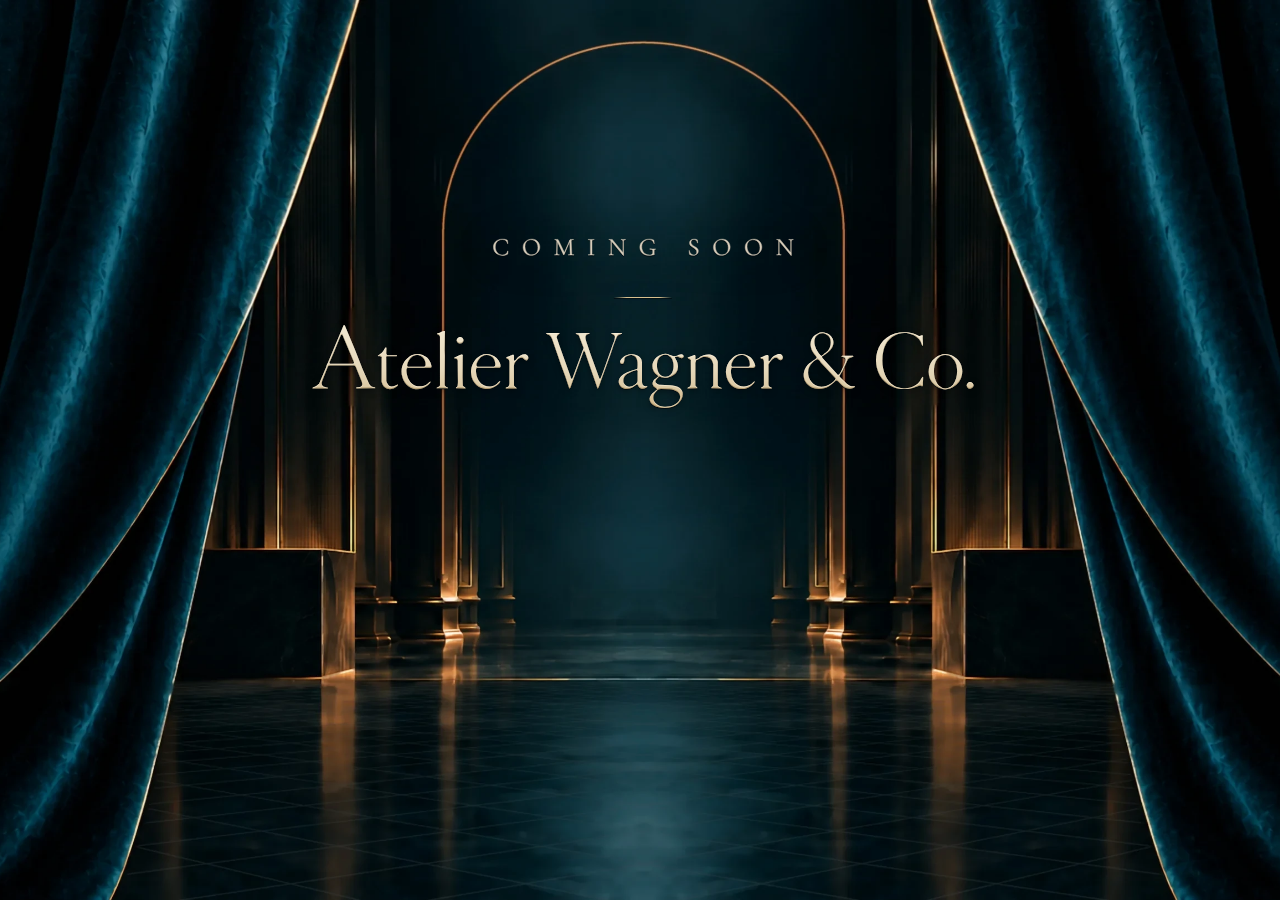
==== commit 414ac836: "Hand-built COMING SOON outlines; remove floor streak from curtains Co-Authored-By: Claude Opus 5.5 <" ====
--- a/index.html
+++ b/index.html
@@ -133,8 +133,14 @@
       .name .stack { display: block; transform: translateY(-3.39%); }
     }
     /* Portrait: COMING SOON sits fully inside the arch's gold lines. */
-    @media (max-aspect-ratio: 1 / 1) { .coming { letter-spacing: .38em; padding-left: .38em; font-weight: 500; } }
-    @media (max-aspect-ratio: 1 / 1) and (max-width: 350px) { .coming { letter-spacing: .3em; padding-left: .3em; } }
+    /* COMING SOON is drawn from the font's own outlines (like the name), so its hairlines never break up on large or scaled screens. */
+    .coming { letter-spacing: 0; padding-left: 0; line-height: 0; text-shadow: none; }
+    .coming .cs { display: none; height: calc(var(--cs-size) * .756); width: auto; overflow: visible;
+      fill: var(--coming); stroke: var(--coming); stroke-width: 16; stroke-linejoin: round; paint-order: stroke;
+      transform: translateY(calc(var(--cs-size) * -.036)); filter: drop-shadow(0 1px 0 var(--edge)) drop-shadow(0 0 .9em rgba(0, 0, 0, .45)); }
+    .coming .cs-wide { display: block; }
+    @media (max-aspect-ratio: 1 / 1) { .coming .cs-wide { display: none; } .coming .cs-tall { display: block; } }
+    @media (max-aspect-ratio: 1 / 1) and (max-width: 350px) { .coming .cs-tall { display: none; } .coming .cs-narrow { display: block; } }
     /* Phones: give the hairlines and the A's crossbar a little more body so they never disappear. */
     .name g { stroke-width: 0; }
     @media (max-width: 540px) and (max-aspect-ratio: 1 / 1) { .name g { stroke-width: 11px; } }
@@ -214,7 +220,7 @@
       </picture>
 
       <div class="lettering">
-        <p class="coming">Coming Soon</p>
+        <p class="coming"><span class="sr-only">Coming Soon</span><svg class="cs cs-wide" viewBox="0 -696 12043 756" aria-hidden="true" focusable="false"><path d="M411 -636Q453 -636 485.5 -632.0Q518 -628 546.0 -619.5Q574 -611 603 -596Q610 -592 611.5 -589.5Q613 -587 614 -574L626 -455Q626 -453 621.0 -451.5Q616 -450 614 -454Q591 -537 540.5 -579.0Q490 -621 408 -621Q323 -621 259.5 -584.0Q196 -547 160.5 -479.0Q125 -411 125 -319Q125 -253 147.5 -195.5Q170 -138 210.0 -94.5Q250 -51 301.5 -27.0Q353 -3 411 -3Q494 -3 545.0 -43.5Q596 -84 622 -165Q623 -168 628.5 -167.0Q634 -166 634 -164L624 -54Q623 -42 621.0 -39.0Q619 -36 613 -32Q561 -6 515.0 3.5Q469 13 411 13Q305 13 223.5 -28.5Q142 -70 95.5 -144.5Q49 -219 49 -317Q49 -389 76.0 -447.5Q103 -506 152.0 -548.0Q201 -590 267.0 -613.0Q333 -636 411 -636ZM1552.0 12Q1480.0 12 1421.5 -13.5Q1363.0 -39 1321.5 -84.0Q1280.0 -129 1257.5 -187.5Q1235.0 -246 1235.0 -312Q1235.0 -393 1266.5 -454.0Q1298.0 -515 1350.0 -555.5Q1402.0 -596 1464.0 -616.0Q1526.0 -636 1587.0 -636Q1661.0 -636 1719.5 -609.5Q1778.0 -583 1819.0 -538.0Q1860.0 -493 1881.5 -436.0Q1903.0 -379 1903.0 -319Q1903.0 -249 1875.0 -189.0Q1847.0 -129 1798.5 -84.0Q1750.0 -39 1686.5 -13.5Q1623.0 12 1552.0 12ZM1587.0 -9Q1655.0 -9 1709.0 -41.5Q1763.0 -74 1795.0 -137.0Q1827.0 -200 1827.0 -291Q1827.0 -385 1792.5 -457.5Q1758.0 -530 1694.5 -571.5Q1631.0 -613 1545.0 -613Q1434.0 -613 1372.5 -541.5Q1311.0 -470 1311.0 -347Q1311.0 -276 1330.5 -214.5Q1350.0 -153 1387.0 -106.5Q1424.0 -60 1475.0 -34.5Q1526.0 -9 1587.0 -9ZM2571.0 -109 2581.0 -602 2605.0 -600 2595.0 -109Q2594.0 -57 2612.5 -34.5Q2631.0 -12 2680.0 -12Q2682.0 -12 2682.0 -6.0Q2682.0 0 2680.0 0Q2658.0 0 2634.5 -1.0Q2611.0 -2 2583.0 -2Q2557.0 -2 2534.0 -1.0Q2511.0 0 2491.0 0Q2489.0 0 2489.0 -6.0Q2489.0 -12 2491.0 -12Q2533.0 -12 2551.5 -34.5Q2570.0 -57 2571.0 -109ZM3264.0 -12Q3267.0 -12 3267.0 -6.0Q3267.0 0 3264.0 0Q3240.0 0 3209.5 -1.0Q3179.0 -2 3146.0 -2Q3114.0 -2 3086.5 -1.0Q3059.0 0 3037.0 0Q3035.0 0 3035.0 -6.0Q3035.0 -12 3037.0 -12Q3087.0 -12 3101.0 -25.0Q3115.0 -38 3113.0 -81L3094.0 -564L3127.0 -610L2867.0 -7Q2866.0 -3 2859.0 -3.0Q2852.0 -3 2850.0 -7L2599.0 -542Q2565.0 -613 2498.0 -613Q2496.0 -613 2496.0 -619.0Q2496.0 -625 2498.0 -625Q2514.0 -625 2532.5 -624.0Q2551.0 -623 2563.0 -623Q2579.0 -623 2592.5 -624.0Q2606.0 -625 2613.0 -625Q2627.0 -625 2635.0 -616.0Q2643.0 -607 2659.0 -573L2887.0 -93L2856.0 -41L3100.0 -600Q3105.0 -612 3113.0 -618.5Q3121.0 -625 3130.0 -625Q3136.0 -625 3146.0 -624.0Q3156.0 -623 3170.0 -623Q3197.0 -623 3214.0 -624.0Q3231.0 -625 3250.0 -625Q3252.0 -625 3252.0 -619.0Q3252.0 -613 3250.0 -613Q3202.0 -613 3179.0 -599.0Q3156.0 -585 3158.0 -544L3178.0 -81Q3179.0 -52 3185.0 -37.0Q3191.0 -22 3209.5 -17.0Q3228.0 -12 3264.0 -12ZM3986.0 -81Q3986.0 -52 3992.0 -37.0Q3998.0 -22 4016.5 -17.0Q4035.0 -12 4071.0 -12Q4074.0 -12 4074.0 -6.0Q4074.0 0 4071.0 0Q4047.0 0 4017.5 -1.0Q3988.0 -2 3952.0 -2Q3919.0 -2 3888.5 -1.0Q3858.0 0 3834.0 0Q3831.0 0 3831.0 -6.0Q3831.0 -12 3834.0 -12Q3870.0 -12 3889.0 -17.0Q3908.0 -22 3914.0 -37.0Q3920.0 -52 3920.0 -81V-544Q3920.0 -573 3914.0 -587.5Q3908.0 -602 3889.0 -607.5Q3870.0 -613 3834.0 -613Q3831.0 -613 3831.0 -619.0Q3831.0 -625 3834.0 -625Q3858.0 -625 3888.5 -623.5Q3919.0 -622 3952.0 -622Q3988.0 -622 4018.0 -623.5Q4048.0 -625 4071.0 -625Q4074.0 -625 4074.0 -619.0Q4074.0 -613 4071.0 -613Q4035.0 -613 4016.5 -607.0Q3998.0 -601 3992.0 -586.0Q3986.0 -571 3986.0 -542ZM4739.0 -109V-602L4762.0 -600V-109Q4762.0 -57 4780.0 -34.5Q4798.0 -12 4840.0 -12Q4843.0 -12 4843.0 -6.0Q4843.0 0 4840.0 0Q4820.0 0 4799.0 -1.0Q4778.0 -2 4752.0 -2Q4727.0 -2 4704.0 -1.0Q4681.0 0 4660.0 0Q4658.0 0 4658.0 -6.0Q4658.0 -12 4660.0 -12Q4704.0 -12 4721.5 -34.5Q4739.0 -57 4739.0 -109ZM5243.0 12Q5243.0 14 5238.0 14.5Q5233.0 15 5231.0 14L4771.0 -543Q4737.0 -584 4710.5 -598.5Q4684.0 -613 4660.0 -613Q4657.0 -613 4657.0 -619.0Q4657.0 -625 4660.0 -625Q4678.0 -625 4696.5 -624.0Q4715.0 -623 4730.0 -623Q4748.0 -623 4764.0 -624.0Q4780.0 -625 4788.0 -625Q4801.0 -625 4806.0 -613.5Q4811.0 -602 4835.0 -573L5235.0 -82ZM5243.0 -515V12L5220.0 -19V-515Q5220.0 -567 5202.5 -590.0Q5185.0 -613 5144.0 -613Q5142.0 -613 5142.0 -619.0Q5142.0 -625 5144.0 -625Q5164.0 -625 5185.5 -623.5Q5207.0 -622 5232.0 -622Q5256.0 -622 5279.5 -623.5Q5303.0 -625 5323.0 -625Q5326.0 -625 5326.0 -619.0Q5326.0 -613 5323.0 -613Q5280.0 -613 5261.5 -590.0Q5243.0 -567 5243.0 -515ZM6254.0 12Q6169.0 12 6102.0 -14.0Q6035.0 -40 5989.0 -85.5Q5943.0 -131 5919.0 -190.0Q5895.0 -249 5895.0 -316Q5895.0 -391 5923.5 -449.5Q5952.0 -508 6003.0 -550.0Q6054.0 -592 6122.5 -614.0Q6191.0 -636 6270.0 -636Q6324.0 -636 6370.5 -626.0Q6417.0 -616 6448.0 -597Q6455.0 -593 6456.5 -590.0Q6458.0 -587 6459.0 -575L6471.0 -457Q6471.0 -454 6466.0 -453.0Q6461.0 -452 6459.0 -456Q6449.0 -492 6432.0 -522.0Q6415.0 -552 6390.0 -573.5Q6365.0 -595 6330.5 -607.5Q6296.0 -620 6251.0 -620Q6173.0 -620 6109.5 -585.0Q6046.0 -550 6009.0 -485.0Q5972.0 -420 5972.0 -331Q5972.0 -270 5991.0 -211.5Q6010.0 -153 6048.0 -105.5Q6086.0 -58 6144.0 -30.5Q6202.0 -3 6281.0 -3Q6328.0 -3 6356.5 -15.0Q6385.0 -27 6397.5 -54.0Q6410.0 -81 6410.0 -125Q6410.0 -173 6403.5 -195.5Q6397.0 -218 6373.5 -225.0Q6350.0 -232 6296.0 -232Q6290.0 -232 6290.0 -240.0Q6290.0 -248 6295.0 -248Q6359.0 -244 6411.0 -243.5Q6463.0 -243 6520.0 -246Q6525.0 -246 6525.0 -239.0Q6525.0 -232 6520.0 -232Q6497.0 -233 6486.0 -225.5Q6475.0 -218 6472.0 -193.0Q6469.0 -168 6469.0 -115Q6469.0 -82 6471.0 -66.0Q6473.0 -50 6474.5 -42.5Q6476.0 -35 6476.0 -27Q6476.0 -21 6474.0 -19.0Q6472.0 -17 6465.0 -15Q6414.0 -4 6358.5 4.0Q6303.0 12 6254.0 12ZM7938.0 -508Q7938.0 -467 7958.5 -437.5Q7979.0 -408 8011.0 -386.0Q8043.0 -364 8079.0 -342Q8116.0 -321 8150.5 -297.0Q8185.0 -273 8207.5 -240.0Q8230.0 -207 8230.0 -159Q8230.0 -111 8206.0 -72.5Q8182.0 -34 8136.5 -11.0Q8091.0 12 8024.0 12Q8000.0 12 7976.5 8.5Q7953.0 5 7929.5 -3.0Q7906.0 -11 7883.0 -23Q7878.0 -26 7876.5 -30.5Q7875.0 -35 7874.0 -42L7861.0 -178Q7860.0 -183 7865.5 -183.5Q7871.0 -184 7872.0 -180Q7879.0 -150 7892.0 -119.0Q7905.0 -88 7926.0 -62.0Q7947.0 -36 7977.0 -20.0Q8007.0 -4 8047.0 -4Q8076.0 -4 8103.5 -15.0Q8131.0 -26 8148.5 -51.0Q8166.0 -76 8166.0 -119Q8166.0 -168 8144.5 -200.5Q8123.0 -233 8090.0 -257.0Q8057.0 -281 8020.0 -302Q7985.0 -324 7952.5 -347.0Q7920.0 -370 7899.5 -401.5Q7879.0 -433 7879.0 -480Q7879.0 -533 7906.0 -567.5Q7933.0 -602 7976.0 -619.0Q8019.0 -636 8065.0 -636Q8093.0 -636 8123.0 -630.5Q8153.0 -625 8182.0 -612Q8190.0 -609 8193.5 -604.5Q8197.0 -600 8197.0 -595L8204.0 -481Q8204.0 -477 8199.0 -476.5Q8194.0 -476 8192.0 -480Q8190.0 -500 8181.0 -524.5Q8172.0 -549 8155.0 -571.0Q8138.0 -593 8112.0 -607.0Q8086.0 -621 8049.0 -621Q8010.0 -621 7985.5 -604.5Q7961.0 -588 7949.5 -562.5Q7938.0 -537 7938.0 -508ZM9150.0 12Q9078.0 12 9019.5 -13.5Q8961.0 -39 8919.5 -84.0Q8878.0 -129 8855.5 -187.5Q8833.0 -246 8833.0 -312Q8833.0 -393 8864.5 -454.0Q8896.0 -515 8948.0 -555.5Q9000.0 -596 9062.0 -616.0Q9124.0 -636 9185.0 -636Q9259.0 -636 9317.5 -609.5Q9376.0 -583 9417.0 -538.0Q9458.0 -493 9479.5 -436.0Q9501.0 -379 9501.0 -319Q9501.0 -249 9473.0 -189.0Q9445.0 -129 9396.5 -84.0Q9348.0 -39 9284.5 -13.5Q9221.0 12 9150.0 12ZM9185.0 -9Q9253.0 -9 9307.0 -41.5Q9361.0 -74 9393.0 -137.0Q9425.0 -200 9425.0 -291Q9425.0 -385 9390.5 -457.5Q9356.0 -530 9292.5 -571.5Q9229.0 -613 9143.0 -613Q9032.0 -613 8970.5 -541.5Q8909.0 -470 8909.0 -347Q8909.0 -276 8928.5 -214.5Q8948.0 -153 8985.0 -106.5Q9022.0 -60 9073.0 -34.5Q9124.0 -9 9185.0 -9ZM10416.0 12Q10344.0 12 10285.5 -13.5Q10227.0 -39 10185.5 -84.0Q10144.0 -129 10121.5 -187.5Q10099.0 -246 10099.0 -312Q10099.0 -393 10130.5 -454.0Q10162.0 -515 10214.0 -555.5Q10266.0 -596 10328.0 -616.0Q10390.0 -636 10451.0 -636Q10525.0 -636 10583.5 -609.5Q10642.0 -583 10683.0 -538.0Q10724.0 -493 10745.5 -436.0Q10767.0 -379 10767.0 -319Q10767.0 -249 10739.0 -189.0Q10711.0 -129 10662.5 -84.0Q10614.0 -39 10550.5 -13.5Q10487.0 12 10416.0 12ZM10451.0 -9Q10519.0 -9 10573.0 -41.5Q10627.0 -74 10659.0 -137.0Q10691.0 -200 10691.0 -291Q10691.0 -385 10656.5 -457.5Q10622.0 -530 10558.5 -571.5Q10495.0 -613 10409.0 -613Q10298.0 -613 10236.5 -541.5Q10175.0 -470 10175.0 -347Q10175.0 -276 10194.5 -214.5Q10214.0 -153 10251.0 -106.5Q10288.0 -60 10339.0 -34.5Q10390.0 -9 10451.0 -9ZM11436.0 -109V-602L11459.0 -600V-109Q11459.0 -57 11477.0 -34.5Q11495.0 -12 11537.0 -12Q11540.0 -12 11540.0 -6.0Q11540.0 0 11537.0 0Q11517.0 0 11496.0 -1.0Q11475.0 -2 11449.0 -2Q11424.0 -2 11401.0 -1.0Q11378.0 0 11357.0 0Q11355.0 0 11355.0 -6.0Q11355.0 -12 11357.0 -12Q11401.0 -12 11418.5 -34.5Q11436.0 -57 11436.0 -109ZM11940.0 12Q11940.0 14 11935.0 14.5Q11930.0 15 11928.0 14L11468.0 -543Q11434.0 -584 11407.5 -598.5Q11381.0 -613 11357.0 -613Q11354.0 -613 11354.0 -619.0Q11354.0 -625 11357.0 -625Q11375.0 -625 11393.5 -624.0Q11412.0 -623 11427.0 -623Q11445.0 -623 11461.0 -624.0Q11477.0 -625 11485.0 -625Q11498.0 -625 11503.0 -613.5Q11508.0 -602 11532.0 -573L11932.0 -82ZM11940.0 -515V12L11917.0 -19V-515Q11917.0 -567 11899.5 -590.0Q11882.0 -613 11841.0 -613Q11839.0 -613 11839.0 -619.0Q11839.0 -625 11841.0 -625Q11861.0 -625 11882.5 -623.5Q11904.0 -622 11929.0 -622Q11953.0 -622 11976.5 -623.5Q12000.0 -625 12020.0 -625Q12023.0 -625 12023.0 -619.0Q12023.0 -613 12020.0 -613Q11977.0 -613 11958.5 -590.0Q11940.0 -567 11940.0 -515Z"/></svg><svg class="cs cs-tall" viewBox="0 -696 10871 756" aria-hidden="true" focusable="false"><path d="M416 -636Q454 -636 486.5 -632.5Q519 -629 547.5 -621.0Q576 -613 602 -600Q610 -597 611.5 -593.5Q613 -590 614 -578L627 -452Q627 -450 621.5 -448.5Q616 -447 615 -451Q590 -534 539.0 -576.5Q488 -619 409 -619Q329 -619 269.0 -582.0Q209 -545 175.0 -477.5Q141 -410 141 -318Q141 -250 162.0 -193.0Q183 -136 220.5 -93.5Q258 -51 307.5 -28.0Q357 -5 414 -5Q494 -5 543.5 -45.0Q593 -85 623 -167Q625 -170 630.0 -169.0Q635 -168 635 -165L624 -51Q623 -39 620.5 -36.0Q618 -33 611 -29Q560 -6 513.5 3.5Q467 13 414 13Q308 13 225.5 -28.5Q143 -70 96.0 -143.5Q49 -217 49 -314Q49 -386 76.5 -445.0Q104 -504 154.0 -547.0Q204 -590 270.5 -613.0Q337 -636 416 -636ZM1430.0 12Q1358.0 12 1299.5 -13.5Q1241.0 -39 1199.5 -84.0Q1158.0 -129 1135.5 -187.5Q1113.0 -246 1113.0 -312Q1113.0 -393 1144.5 -454.0Q1176.0 -515 1228.0 -555.5Q1280.0 -596 1342.0 -616.0Q1404.0 -636 1465.0 -636Q1539.0 -636 1597.5 -609.5Q1656.0 -583 1697.0 -538.0Q1738.0 -493 1759.5 -436.0Q1781.0 -379 1781.0 -319Q1781.0 -249 1753.0 -189.0Q1725.0 -129 1676.5 -84.0Q1628.0 -39 1564.5 -13.5Q1501.0 12 1430.0 12ZM1465.0 -10Q1528.0 -10 1579.5 -42.5Q1631.0 -75 1660.5 -137.5Q1690.0 -200 1690.0 -291Q1690.0 -384 1657.5 -456.5Q1625.0 -529 1565.5 -570.5Q1506.0 -612 1424.0 -612Q1319.0 -612 1261.5 -541.0Q1204.0 -470 1204.0 -347Q1204.0 -276 1222.5 -214.5Q1241.0 -153 1276.0 -107.0Q1311.0 -61 1359.0 -35.5Q1407.0 -10 1465.0 -10ZM2329.0 -114 2339.0 -602 2364.0 -600 2354.0 -114Q2353.0 -62 2372.5 -37.0Q2392.0 -12 2438.0 -12Q2441.0 -12 2441.0 -6.0Q2441.0 0 2438.0 0Q2416.0 0 2393.0 -1.0Q2370.0 -2 2341.0 -2Q2314.0 -2 2290.0 -1.0Q2266.0 0 2245.0 0Q2243.0 0 2243.0 -6.0Q2243.0 -12 2245.0 -12Q2287.0 -12 2307.5 -37.0Q2328.0 -62 2329.0 -114ZM3029.0 -12Q3031.0 -12 3031.0 -6.0Q3031.0 0 3029.0 0Q3004.0 0 2973.0 -1.0Q2942.0 -2 2907.0 -2Q2874.0 -2 2845.0 -1.0Q2816.0 0 2793.0 0Q2790.0 0 2790.0 -6.0Q2790.0 -12 2793.0 -12Q2842.0 -12 2856.0 -25.0Q2870.0 -38 2867.0 -81L2847.0 -552L2886.0 -608L2627.0 -7Q2626.0 -3 2619.5 -3.0Q2613.0 -3 2611.0 -7L2350.0 -542Q2315.0 -613 2252.0 -613Q2250.0 -613 2250.0 -619.0Q2250.0 -625 2252.0 -625Q2270.0 -625 2289.5 -624.0Q2309.0 -623 2323.0 -623Q2342.0 -623 2357.5 -624.0Q2373.0 -625 2381.0 -625Q2395.0 -625 2403.0 -615.5Q2411.0 -606 2427.0 -573L2654.0 -112L2617.0 -48L2858.0 -600Q2863.0 -612 2870.5 -618.5Q2878.0 -625 2888.0 -625Q2895.0 -625 2905.5 -624.0Q2916.0 -623 2930.0 -623Q2958.0 -623 2977.0 -624.0Q2996.0 -625 3016.0 -625Q3018.0 -625 3018.0 -619.0Q3018.0 -613 3016.0 -613Q2968.0 -613 2946.0 -597.5Q2924.0 -582 2925.0 -541L2946.0 -81Q2948.0 -52 2954.0 -37.0Q2960.0 -22 2977.0 -17.0Q2994.0 -12 3029.0 -12ZM3640.0 -81Q3640.0 -52 3645.5 -37.0Q3651.0 -22 3668.5 -17.0Q3686.0 -12 3721.0 -12Q3723.0 -12 3723.0 -6.0Q3723.0 0 3721.0 0Q3696.0 0 3665.5 -1.0Q3635.0 -2 3599.0 -2Q3564.0 -2 3533.0 -1.0Q3502.0 0 3477.0 0Q3475.0 0 3475.0 -6.0Q3475.0 -12 3477.0 -12Q3512.0 -12 3530.0 -17.0Q3548.0 -22 3554.0 -37.0Q3560.0 -52 3560.0 -81V-544Q3560.0 -573 3554.0 -587.5Q3548.0 -602 3530.0 -607.5Q3512.0 -613 3477.0 -613Q3475.0 -613 3475.0 -619.0Q3475.0 -625 3477.0 -625Q3502.0 -625 3533.0 -623.5Q3564.0 -622 3599.0 -622Q3635.0 -622 3666.0 -623.5Q3697.0 -625 3721.0 -625Q3723.0 -625 3723.0 -619.0Q3723.0 -613 3721.0 -613Q3686.0 -613 3669.0 -607.0Q3652.0 -601 3646.0 -586.0Q3640.0 -571 3640.0 -542ZM4269.0 -114V-602L4295.0 -600V-114Q4295.0 -62 4314.0 -37.0Q4333.0 -12 4374.0 -12Q4376.0 -12 4376.0 -6.0Q4376.0 0 4374.0 0Q4353.0 0 4331.5 -1.0Q4310.0 -2 4283.0 -2Q4257.0 -2 4232.0 -1.0Q4207.0 0 4185.0 0Q4183.0 0 4183.0 -6.0Q4183.0 -12 4185.0 -12Q4229.0 -12 4249.0 -37.0Q4269.0 -62 4269.0 -114ZM4775.0 13Q4775.0 15 4770.5 15.5Q4766.0 16 4764.0 15L4293.0 -543Q4258.0 -584 4232.5 -598.5Q4207.0 -613 4182.0 -613Q4180.0 -613 4180.0 -619.0Q4180.0 -625 4182.0 -625Q4201.0 -625 4220.0 -624.0Q4239.0 -623 4255.0 -623Q4279.0 -623 4299.0 -624.0Q4319.0 -625 4329.0 -625Q4342.0 -625 4348.0 -613.5Q4354.0 -602 4377.0 -573L4767.0 -103ZM4775.0 -510V13L4750.0 -18V-510Q4750.0 -562 4731.5 -587.5Q4713.0 -613 4672.0 -613Q4670.0 -613 4670.0 -619.0Q4670.0 -625 4672.0 -625Q4693.0 -625 4715.0 -623.5Q4737.0 -622 4763.0 -622Q4788.0 -622 4812.0 -623.5Q4836.0 -625 4857.0 -625Q4859.0 -625 4859.0 -619.0Q4859.0 -613 4857.0 -613Q4815.0 -613 4795.0 -587.5Q4775.0 -562 4775.0 -510ZM5669.0 12Q5583.0 12 5515.5 -13.5Q5448.0 -39 5401.5 -84.0Q5355.0 -129 5330.5 -188.0Q5306.0 -247 5306.0 -313Q5306.0 -388 5334.5 -447.0Q5363.0 -506 5415.0 -548.5Q5467.0 -591 5536.0 -613.5Q5605.0 -636 5686.0 -636Q5738.0 -636 5784.5 -627.0Q5831.0 -618 5862.0 -601Q5871.0 -597 5872.0 -594.0Q5873.0 -591 5874.0 -578L5887.0 -454Q5887.0 -451 5882.0 -450.0Q5877.0 -449 5875.0 -453Q5865.0 -484 5848.0 -513.5Q5831.0 -543 5805.0 -566.5Q5779.0 -590 5743.5 -604.0Q5708.0 -618 5661.0 -618Q5587.0 -618 5527.0 -583.5Q5467.0 -549 5432.0 -484.5Q5397.0 -420 5397.0 -330Q5397.0 -266 5416.5 -207.0Q5436.0 -148 5474.0 -102.0Q5512.0 -56 5567.5 -29.5Q5623.0 -3 5695.0 -3Q5740.0 -3 5766.5 -14.5Q5793.0 -26 5805.0 -52.5Q5817.0 -79 5817.0 -125Q5817.0 -173 5811.0 -195.5Q5805.0 -218 5782.0 -225.0Q5759.0 -232 5707.0 -232Q5701.0 -232 5701.0 -240.0Q5701.0 -248 5706.0 -248Q5772.0 -244 5825.5 -243.5Q5879.0 -243 5937.0 -246Q5942.0 -246 5942.0 -239.0Q5942.0 -232 5937.0 -232Q5916.0 -233 5906.0 -225.5Q5896.0 -218 5893.5 -193.0Q5891.0 -168 5891.0 -115Q5891.0 -82 5893.0 -66.0Q5895.0 -50 5896.5 -42.5Q5898.0 -35 5898.0 -27Q5898.0 -21 5896.0 -19.0Q5894.0 -17 5887.0 -15Q5835.0 -4 5777.5 4.0Q5720.0 12 5669.0 12ZM7124.0 -513Q7124.0 -473 7144.0 -444.0Q7164.0 -415 7196.0 -392.5Q7228.0 -370 7264.0 -348Q7301.0 -326 7335.5 -301.0Q7370.0 -276 7392.5 -242.5Q7415.0 -209 7415.0 -161Q7415.0 -112 7389.5 -73.0Q7364.0 -34 7317.5 -11.0Q7271.0 12 7206.0 12Q7180.0 12 7153.5 7.5Q7127.0 3 7103.0 -5.0Q7079.0 -13 7059.0 -25Q7055.0 -28 7052.5 -32.0Q7050.0 -36 7050.0 -44L7040.0 -187Q7039.0 -192 7044.5 -192.5Q7050.0 -193 7051.0 -189Q7060.0 -158 7075.0 -126.0Q7090.0 -94 7111.0 -67.5Q7132.0 -41 7161.5 -24.0Q7191.0 -7 7230.0 -7Q7257.0 -7 7282.5 -17.0Q7308.0 -27 7324.0 -50.5Q7340.0 -74 7340.0 -116Q7340.0 -164 7319.0 -197.0Q7298.0 -230 7265.0 -254.0Q7232.0 -278 7195.0 -300Q7160.0 -322 7127.5 -346.0Q7095.0 -370 7075.0 -401.5Q7055.0 -433 7055.0 -478Q7055.0 -532 7083.5 -567.0Q7112.0 -602 7156.5 -619.0Q7201.0 -636 7248.0 -636Q7279.0 -636 7311.0 -630.0Q7343.0 -624 7369.0 -613Q7378.0 -609 7381.0 -604.5Q7384.0 -600 7384.0 -595L7389.0 -470Q7389.0 -467 7384.0 -466.0Q7379.0 -465 7377.0 -469Q7374.0 -486 7364.0 -511.5Q7354.0 -537 7337.0 -561.5Q7320.0 -586 7293.5 -602.5Q7267.0 -619 7229.0 -619Q7194.0 -619 7171.0 -604.5Q7148.0 -590 7136.0 -566.5Q7124.0 -543 7124.0 -513ZM8215.0 12Q8143.0 12 8084.5 -13.5Q8026.0 -39 7984.5 -84.0Q7943.0 -129 7920.5 -187.5Q7898.0 -246 7898.0 -312Q7898.0 -393 7929.5 -454.0Q7961.0 -515 8013.0 -555.5Q8065.0 -596 8127.0 -616.0Q8189.0 -636 8250.0 -636Q8324.0 -636 8382.5 -609.5Q8441.0 -583 8482.0 -538.0Q8523.0 -493 8544.5 -436.0Q8566.0 -379 8566.0 -319Q8566.0 -249 8538.0 -189.0Q8510.0 -129 8461.5 -84.0Q8413.0 -39 8349.5 -13.5Q8286.0 12 8215.0 12ZM8250.0 -10Q8313.0 -10 8364.5 -42.5Q8416.0 -75 8445.5 -137.5Q8475.0 -200 8475.0 -291Q8475.0 -384 8442.5 -456.5Q8410.0 -529 8350.5 -570.5Q8291.0 -612 8209.0 -612Q8104.0 -612 8046.5 -541.0Q7989.0 -470 7989.0 -347Q7989.0 -276 8007.5 -214.5Q8026.0 -153 8061.0 -107.0Q8096.0 -61 8144.0 -35.5Q8192.0 -10 8250.0 -10ZM9361.0 12Q9289.0 12 9230.5 -13.5Q9172.0 -39 9130.5 -84.0Q9089.0 -129 9066.5 -187.5Q9044.0 -246 9044.0 -312Q9044.0 -393 9075.5 -454.0Q9107.0 -515 9159.0 -555.5Q9211.0 -596 9273.0 -616.0Q9335.0 -636 9396.0 -636Q9470.0 -636 9528.5 -609.5Q9587.0 -583 9628.0 -538.0Q9669.0 -493 9690.5 -436.0Q9712.0 -379 9712.0 -319Q9712.0 -249 9684.0 -189.0Q9656.0 -129 9607.5 -84.0Q9559.0 -39 9495.5 -13.5Q9432.0 12 9361.0 12ZM9396.0 -10Q9459.0 -10 9510.5 -42.5Q9562.0 -75 9591.5 -137.5Q9621.0 -200 9621.0 -291Q9621.0 -384 9588.5 -456.5Q9556.0 -529 9496.5 -570.5Q9437.0 -612 9355.0 -612Q9250.0 -612 9192.5 -541.0Q9135.0 -470 9135.0 -347Q9135.0 -276 9153.5 -214.5Q9172.0 -153 9207.0 -107.0Q9242.0 -61 9290.0 -35.5Q9338.0 -10 9396.0 -10ZM10263.0 -114V-602L10289.0 -600V-114Q10289.0 -62 10308.0 -37.0Q10327.0 -12 10368.0 -12Q10370.0 -12 10370.0 -6.0Q10370.0 0 10368.0 0Q10347.0 0 10325.5 -1.0Q10304.0 -2 10277.0 -2Q10251.0 -2 10226.0 -1.0Q10201.0 0 10179.0 0Q10177.0 0 10177.0 -6.0Q10177.0 -12 10179.0 -12Q10223.0 -12 10243.0 -37.0Q10263.0 -62 10263.0 -114ZM10769.0 13Q10769.0 15 10764.5 15.5Q10760.0 16 10758.0 15L10287.0 -543Q10252.0 -584 10226.5 -598.5Q10201.0 -613 10176.0 -613Q10174.0 -613 10174.0 -619.0Q10174.0 -625 10176.0 -625Q10195.0 -625 10214.0 -624.0Q10233.0 -623 10249.0 -623Q10273.0 -623 10293.0 -624.0Q10313.0 -625 10323.0 -625Q10336.0 -625 10342.0 -613.5Q10348.0 -602 10371.0 -573L10761.0 -103ZM10769.0 -510V13L10744.0 -18V-510Q10744.0 -562 10725.5 -587.5Q10707.0 -613 10666.0 -613Q10664.0 -613 10664.0 -619.0Q10664.0 -625 10666.0 -625Q10687.0 -625 10709.0 -623.5Q10731.0 -622 10757.0 -622Q10782.0 -622 10806.0 -623.5Q10830.0 -625 10851.0 -625Q10853.0 -625 10853.0 -619.0Q10853.0 -613 10851.0 -613Q10809.0 -613 10789.0 -587.5Q10769.0 -562 10769.0 -510Z"/></svg><svg class="cs cs-narrow" viewBox="0 -696 10071 756" aria-hidden="true" focusable="false"><path d="M416 -636Q454 -636 486.5 -632.5Q519 -629 547.5 -621.0Q576 -613 602 -600Q610 -597 611.5 -593.5Q613 -590 614 -578L627 -452Q627 -450 621.5 -448.5Q616 -447 615 -451Q590 -534 539.0 -576.5Q488 -619 409 -619Q329 -619 269.0 -582.0Q209 -545 175.0 -477.5Q141 -410 141 -318Q141 -250 162.0 -193.0Q183 -136 220.5 -93.5Q258 -51 307.5 -28.0Q357 -5 414 -5Q494 -5 543.5 -45.0Q593 -85 623 -167Q625 -170 630.0 -169.0Q635 -168 635 -165L624 -51Q623 -39 620.5 -36.0Q618 -33 611 -29Q560 -6 513.5 3.5Q467 13 414 13Q308 13 225.5 -28.5Q143 -70 96.0 -143.5Q49 -217 49 -314Q49 -386 76.5 -445.0Q104 -504 154.0 -547.0Q204 -590 270.5 -613.0Q337 -636 416 -636ZM1350.0 12Q1278.0 12 1219.5 -13.5Q1161.0 -39 1119.5 -84.0Q1078.0 -129 1055.5 -187.5Q1033.0 -246 1033.0 -312Q1033.0 -393 1064.5 -454.0Q1096.0 -515 1148.0 -555.5Q1200.0 -596 1262.0 -616.0Q1324.0 -636 1385.0 -636Q1459.0 -636 1517.5 -609.5Q1576.0 -583 1617.0 -538.0Q1658.0 -493 1679.5 -436.0Q1701.0 -379 1701.0 -319Q1701.0 -249 1673.0 -189.0Q1645.0 -129 1596.5 -84.0Q1548.0 -39 1484.5 -13.5Q1421.0 12 1350.0 12ZM1385.0 -10Q1448.0 -10 1499.5 -42.5Q1551.0 -75 1580.5 -137.5Q1610.0 -200 1610.0 -291Q1610.0 -384 1577.5 -456.5Q1545.0 -529 1485.5 -570.5Q1426.0 -612 1344.0 -612Q1239.0 -612 1181.5 -541.0Q1124.0 -470 1124.0 -347Q1124.0 -276 1142.5 -214.5Q1161.0 -153 1196.0 -107.0Q1231.0 -61 1279.0 -35.5Q1327.0 -10 1385.0 -10ZM2169.0 -114 2179.0 -602 2204.0 -600 2194.0 -114Q2193.0 -62 2212.5 -37.0Q2232.0 -12 2278.0 -12Q2281.0 -12 2281.0 -6.0Q2281.0 0 2278.0 0Q2256.0 0 2233.0 -1.0Q2210.0 -2 2181.0 -2Q2154.0 -2 2130.0 -1.0Q2106.0 0 2085.0 0Q2083.0 0 2083.0 -6.0Q2083.0 -12 2085.0 -12Q2127.0 -12 2147.5 -37.0Q2168.0 -62 2169.0 -114ZM2869.0 -12Q2871.0 -12 2871.0 -6.0Q2871.0 0 2869.0 0Q2844.0 0 2813.0 -1.0Q2782.0 -2 2747.0 -2Q2714.0 -2 2685.0 -1.0Q2656.0 0 2633.0 0Q2630.0 0 2630.0 -6.0Q2630.0 -12 2633.0 -12Q2682.0 -12 2696.0 -25.0Q2710.0 -38 2707.0 -81L2687.0 -552L2726.0 -608L2467.0 -7Q2466.0 -3 2459.5 -3.0Q2453.0 -3 2451.0 -7L2190.0 -542Q2155.0 -613 2092.0 -613Q2090.0 -613 2090.0 -619.0Q2090.0 -625 2092.0 -625Q2110.0 -625 2129.5 -624.0Q2149.0 -623 2163.0 -623Q2182.0 -623 2197.5 -624.0Q2213.0 -625 2221.0 -625Q2235.0 -625 2243.0 -615.5Q2251.0 -606 2267.0 -573L2494.0 -112L2457.0 -48L2698.0 -600Q2703.0 -612 2710.5 -618.5Q2718.0 -625 2728.0 -625Q2735.0 -625 2745.5 -624.0Q2756.0 -623 2770.0 -623Q2798.0 -623 2817.0 -624.0Q2836.0 -625 2856.0 -625Q2858.0 -625 2858.0 -619.0Q2858.0 -613 2856.0 -613Q2808.0 -613 2786.0 -597.5Q2764.0 -582 2765.0 -541L2786.0 -81Q2788.0 -52 2794.0 -37.0Q2800.0 -22 2817.0 -17.0Q2834.0 -12 2869.0 -12ZM3400.0 -81Q3400.0 -52 3405.5 -37.0Q3411.0 -22 3428.5 -17.0Q3446.0 -12 3481.0 -12Q3483.0 -12 3483.0 -6.0Q3483.0 0 3481.0 0Q3456.0 0 3425.5 -1.0Q3395.0 -2 3359.0 -2Q3324.0 -2 3293.0 -1.0Q3262.0 0 3237.0 0Q3235.0 0 3235.0 -6.0Q3235.0 -12 3237.0 -12Q3272.0 -12 3290.0 -17.0Q3308.0 -22 3314.0 -37.0Q3320.0 -52 3320.0 -81V-544Q3320.0 -573 3314.0 -587.5Q3308.0 -602 3290.0 -607.5Q3272.0 -613 3237.0 -613Q3235.0 -613 3235.0 -619.0Q3235.0 -625 3237.0 -625Q3262.0 -625 3293.0 -623.5Q3324.0 -622 3359.0 -622Q3395.0 -622 3426.0 -623.5Q3457.0 -625 3481.0 -625Q3483.0 -625 3483.0 -619.0Q3483.0 -613 3481.0 -613Q3446.0 -613 3429.0 -607.0Q3412.0 -601 3406.0 -586.0Q3400.0 -571 3400.0 -542ZM3949.0 -114V-602L3975.0 -600V-114Q3975.0 -62 3994.0 -37.0Q4013.0 -12 4054.0 -12Q4056.0 -12 4056.0 -6.0Q4056.0 0 4054.0 0Q4033.0 0 4011.5 -1.0Q3990.0 -2 3963.0 -2Q3937.0 -2 3912.0 -1.0Q3887.0 0 3865.0 0Q3863.0 0 3863.0 -6.0Q3863.0 -12 3865.0 -12Q3909.0 -12 3929.0 -37.0Q3949.0 -62 3949.0 -114ZM4455.0 13Q4455.0 15 4450.5 15.5Q4446.0 16 4444.0 15L3973.0 -543Q3938.0 -584 3912.5 -598.5Q3887.0 -613 3862.0 -613Q3860.0 -613 3860.0 -619.0Q3860.0 -625 3862.0 -625Q3881.0 -625 3900.0 -624.0Q3919.0 -623 3935.0 -623Q3959.0 -623 3979.0 -624.0Q3999.0 -625 4009.0 -625Q4022.0 -625 4028.0 -613.5Q4034.0 -602 4057.0 -573L4447.0 -103ZM4455.0 -510V13L4430.0 -18V-510Q4430.0 -562 4411.5 -587.5Q4393.0 -613 4352.0 -613Q4350.0 -613 4350.0 -619.0Q4350.0 -625 4352.0 -625Q4373.0 -625 4395.0 -623.5Q4417.0 -622 4443.0 -622Q4468.0 -622 4492.0 -623.5Q4516.0 -625 4537.0 -625Q4539.0 -625 4539.0 -619.0Q4539.0 -613 4537.0 -613Q4495.0 -613 4475.0 -587.5Q4455.0 -562 4455.0 -510ZM5269.0 12Q5183.0 12 5115.5 -13.5Q5048.0 -39 5001.5 -84.0Q4955.0 -129 4930.5 -188.0Q4906.0 -247 4906.0 -313Q4906.0 -388 4934.5 -447.0Q4963.0 -506 5015.0 -548.5Q5067.0 -591 5136.0 -613.5Q5205.0 -636 5286.0 -636Q5338.0 -636 5384.5 -627.0Q5431.0 -618 5462.0 -601Q5471.0 -597 5472.0 -594.0Q5473.0 -591 5474.0 -578L5487.0 -454Q5487.0 -451 5482.0 -450.0Q5477.0 -449 5475.0 -453Q5465.0 -484 5448.0 -513.5Q5431.0 -543 5405.0 -566.5Q5379.0 -590 5343.5 -604.0Q5308.0 -618 5261.0 -618Q5187.0 -618 5127.0 -583.5Q5067.0 -549 5032.0 -484.5Q4997.0 -420 4997.0 -330Q4997.0 -266 5016.5 -207.0Q5036.0 -148 5074.0 -102.0Q5112.0 -56 5167.5 -29.5Q5223.0 -3 5295.0 -3Q5340.0 -3 5366.5 -14.5Q5393.0 -26 5405.0 -52.5Q5417.0 -79 5417.0 -125Q5417.0 -173 5411.0 -195.5Q5405.0 -218 5382.0 -225.0Q5359.0 -232 5307.0 -232Q5301.0 -232 5301.0 -240.0Q5301.0 -248 5306.0 -248Q5372.0 -244 5425.5 -243.5Q5479.0 -243 5537.0 -246Q5542.0 -246 5542.0 -239.0Q5542.0 -232 5537.0 -232Q5516.0 -233 5506.0 -225.5Q5496.0 -218 5493.5 -193.0Q5491.0 -168 5491.0 -115Q5491.0 -82 5493.0 -66.0Q5495.0 -50 5496.5 -42.5Q5498.0 -35 5498.0 -27Q5498.0 -21 5496.0 -19.0Q5494.0 -17 5487.0 -15Q5435.0 -4 5377.5 4.0Q5320.0 12 5269.0 12ZM6564.0 -513Q6564.0 -473 6584.0 -444.0Q6604.0 -415 6636.0 -392.5Q6668.0 -370 6704.0 -348Q6741.0 -326 6775.5 -301.0Q6810.0 -276 6832.5 -242.5Q6855.0 -209 6855.0 -161Q6855.0 -112 6829.5 -73.0Q6804.0 -34 6757.5 -11.0Q6711.0 12 6646.0 12Q6620.0 12 6593.5 7.5Q6567.0 3 6543.0 -5.0Q6519.0 -13 6499.0 -25Q6495.0 -28 6492.5 -32.0Q6490.0 -36 6490.0 -44L6480.0 -187Q6479.0 -192 6484.5 -192.5Q6490.0 -193 6491.0 -189Q6500.0 -158 6515.0 -126.0Q6530.0 -94 6551.0 -67.5Q6572.0 -41 6601.5 -24.0Q6631.0 -7 6670.0 -7Q6697.0 -7 6722.5 -17.0Q6748.0 -27 6764.0 -50.5Q6780.0 -74 6780.0 -116Q6780.0 -164 6759.0 -197.0Q6738.0 -230 6705.0 -254.0Q6672.0 -278 6635.0 -300Q6600.0 -322 6567.5 -346.0Q6535.0 -370 6515.0 -401.5Q6495.0 -433 6495.0 -478Q6495.0 -532 6523.5 -567.0Q6552.0 -602 6596.5 -619.0Q6641.0 -636 6688.0 -636Q6719.0 -636 6751.0 -630.0Q6783.0 -624 6809.0 -613Q6818.0 -609 6821.0 -604.5Q6824.0 -600 6824.0 -595L6829.0 -470Q6829.0 -467 6824.0 -466.0Q6819.0 -465 6817.0 -469Q6814.0 -486 6804.0 -511.5Q6794.0 -537 6777.0 -561.5Q6760.0 -586 6733.5 -602.5Q6707.0 -619 6669.0 -619Q6634.0 -619 6611.0 -604.5Q6588.0 -590 6576.0 -566.5Q6564.0 -543 6564.0 -513ZM7575.0 12Q7503.0 12 7444.5 -13.5Q7386.0 -39 7344.5 -84.0Q7303.0 -129 7280.5 -187.5Q7258.0 -246 7258.0 -312Q7258.0 -393 7289.5 -454.0Q7321.0 -515 7373.0 -555.5Q7425.0 -596 7487.0 -616.0Q7549.0 -636 7610.0 -636Q7684.0 -636 7742.5 -609.5Q7801.0 -583 7842.0 -538.0Q7883.0 -493 7904.5 -436.0Q7926.0 -379 7926.0 -319Q7926.0 -249 7898.0 -189.0Q7870.0 -129 7821.5 -84.0Q7773.0 -39 7709.5 -13.5Q7646.0 12 7575.0 12ZM7610.0 -10Q7673.0 -10 7724.5 -42.5Q7776.0 -75 7805.5 -137.5Q7835.0 -200 7835.0 -291Q7835.0 -384 7802.5 -456.5Q7770.0 -529 7710.5 -570.5Q7651.0 -612 7569.0 -612Q7464.0 -612 7406.5 -541.0Q7349.0 -470 7349.0 -347Q7349.0 -276 7367.5 -214.5Q7386.0 -153 7421.0 -107.0Q7456.0 -61 7504.0 -35.5Q7552.0 -10 7610.0 -10ZM8641.0 12Q8569.0 12 8510.5 -13.5Q8452.0 -39 8410.5 -84.0Q8369.0 -129 8346.5 -187.5Q8324.0 -246 8324.0 -312Q8324.0 -393 8355.5 -454.0Q8387.0 -515 8439.0 -555.5Q8491.0 -596 8553.0 -616.0Q8615.0 -636 8676.0 -636Q8750.0 -636 8808.5 -609.5Q8867.0 -583 8908.0 -538.0Q8949.0 -493 8970.5 -436.0Q8992.0 -379 8992.0 -319Q8992.0 -249 8964.0 -189.0Q8936.0 -129 8887.5 -84.0Q8839.0 -39 8775.5 -13.5Q8712.0 12 8641.0 12ZM8676.0 -10Q8739.0 -10 8790.5 -42.5Q8842.0 -75 8871.5 -137.5Q8901.0 -200 8901.0 -291Q8901.0 -384 8868.5 -456.5Q8836.0 -529 8776.5 -570.5Q8717.0 -612 8635.0 -612Q8530.0 -612 8472.5 -541.0Q8415.0 -470 8415.0 -347Q8415.0 -276 8433.5 -214.5Q8452.0 -153 8487.0 -107.0Q8522.0 -61 8570.0 -35.5Q8618.0 -10 8676.0 -10ZM9463.0 -114V-602L9489.0 -600V-114Q9489.0 -62 9508.0 -37.0Q9527.0 -12 9568.0 -12Q9570.0 -12 9570.0 -6.0Q9570.0 0 9568.0 0Q9547.0 0 9525.5 -1.0Q9504.0 -2 9477.0 -2Q9451.0 -2 9426.0 -1.0Q9401.0 0 9379.0 0Q9377.0 0 9377.0 -6.0Q9377.0 -12 9379.0 -12Q9423.0 -12 9443.0 -37.0Q9463.0 -62 9463.0 -114ZM9969.0 13Q9969.0 15 9964.5 15.5Q9960.0 16 9958.0 15L9487.0 -543Q9452.0 -584 9426.5 -598.5Q9401.0 -613 9376.0 -613Q9374.0 -613 9374.0 -619.0Q9374.0 -625 9376.0 -625Q9395.0 -625 9414.0 -624.0Q9433.0 -623 9449.0 -623Q9473.0 -623 9493.0 -624.0Q9513.0 -625 9523.0 -625Q9536.0 -625 9542.0 -613.5Q9548.0 -602 9571.0 -573L9961.0 -103ZM9969.0 -510V13L9944.0 -18V-510Q9944.0 -562 9925.5 -587.5Q9907.0 -613 9866.0 -613Q9864.0 -613 9864.0 -619.0Q9864.0 -625 9866.0 -625Q9887.0 -625 9909.0 -623.5Q9931.0 -622 9957.0 -622Q9982.0 -622 10006.0 -623.5Q10030.0 -625 10051.0 -625Q10053.0 -625 10053.0 -619.0Q10053.0 -613 10051.0 -613Q10009.0 -613 9989.0 -587.5Q9969.0 -562 9969.0 -510Z"/></svg></p>
         <span class="rule" aria-hidden="true"></span>
         <h1 class="name">
           <span class="sr-only">Atelier Wagner &amp; Co.</span>
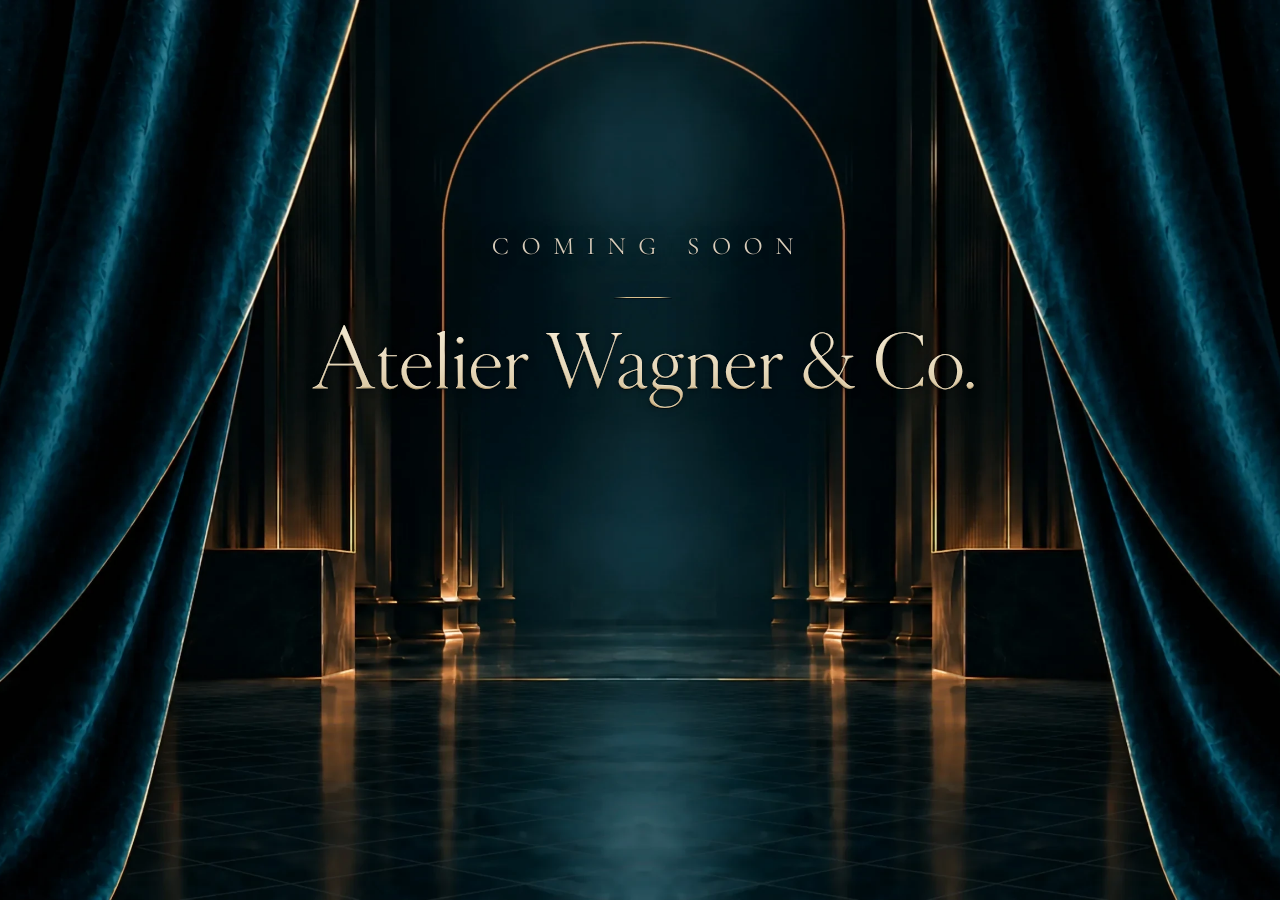
==== commit 01a9b463: "Keep Dark Reader from restyling the page The page is already dark. Dark Reader was swapping COMING S" ====
--- a/index.html
+++ b/index.html
@@ -5,6 +5,7 @@
   <meta name="viewport" content="width=device-width, initial-scale=1, viewport-fit=cover">
   <meta name="theme-color" content="#031923">
   <meta name="color-scheme" content="dark">
+  <meta name="darkreader-lock">
   <meta name="description" content="Atelier Wagner &amp; Co. is developing thoughtful AI-assisted workflows, process improvements, and digital solutions for businesses. Official website coming soon.">
   <link rel="canonical" href="https://atelierwagnerco.com/">
   <meta property="og:type" content="website">
@@ -133,14 +134,8 @@
       .name .stack { display: block; transform: translateY(-3.39%); }
     }
     /* Portrait: COMING SOON sits fully inside the arch's gold lines. */
-    /* COMING SOON is drawn from the font's own outlines (like the name), so its hairlines never break up on large or scaled screens. */
-    .coming { letter-spacing: 0; padding-left: 0; line-height: 0; text-shadow: none; }
-    .coming .cs { display: none; height: calc(var(--cs-size) * .756); width: auto; overflow: visible;
-      fill: var(--coming); stroke: var(--coming); stroke-width: 16; stroke-linejoin: round; paint-order: stroke;
-      transform: translateY(calc(var(--cs-size) * -.036)); filter: drop-shadow(0 1px 0 var(--edge)) drop-shadow(0 0 .9em rgba(0, 0, 0, .45)); }
-    .coming .cs-wide { display: block; }
-    @media (max-aspect-ratio: 1 / 1) { .coming .cs-wide { display: none; } .coming .cs-tall { display: block; } }
-    @media (max-aspect-ratio: 1 / 1) and (max-width: 350px) { .coming .cs-tall { display: none; } .coming .cs-narrow { display: block; } }
+    @media (max-aspect-ratio: 1 / 1) { .coming { letter-spacing: .38em; padding-left: .38em; font-weight: 500; } }
+    @media (max-aspect-ratio: 1 / 1) and (max-width: 350px) { .coming { letter-spacing: .3em; padding-left: .3em; } }
     /* Phones: give the hairlines and the A's crossbar a little more body so they never disappear. */
     .name g { stroke-width: 0; }
     @media (max-width: 540px) and (max-aspect-ratio: 1 / 1) { .name g { stroke-width: 11px; } }
@@ -220,7 +215,7 @@
       </picture>
 
       <div class="lettering">
-        <p class="coming"><span class="sr-only">Coming Soon</span><svg class="cs cs-wide" viewBox="0 -696 12043 756" aria-hidden="true" focusable="false"><path d="M411 -636Q453 -636 485.5 -632.0Q518 -628 546.0 -619.5Q574 -611 603 -596Q610 -592 611.5 -589.5Q613 -587 614 -574L626 -455Q626 -453 621.0 -451.5Q616 -450 614 -454Q591 -537 540.5 -579.0Q490 -621 408 -621Q323 -621 259.5 -584.0Q196 -547 160.5 -479.0Q125 -411 125 -319Q125 -253 147.5 -195.5Q170 -138 210.0 -94.5Q250 -51 301.5 -27.0Q353 -3 411 -3Q494 -3 545.0 -43.5Q596 -84 622 -165Q623 -168 628.5 -167.0Q634 -166 634 -164L624 -54Q623 -42 621.0 -39.0Q619 -36 613 -32Q561 -6 515.0 3.5Q469 13 411 13Q305 13 223.5 -28.5Q142 -70 95.5 -144.5Q49 -219 49 -317Q49 -389 76.0 -447.5Q103 -506 152.0 -548.0Q201 -590 267.0 -613.0Q333 -636 411 -636ZM1552.0 12Q1480.0 12 1421.5 -13.5Q1363.0 -39 1321.5 -84.0Q1280.0 -129 1257.5 -187.5Q1235.0 -246 1235.0 -312Q1235.0 -393 1266.5 -454.0Q1298.0 -515 1350.0 -555.5Q1402.0 -596 1464.0 -616.0Q1526.0 -636 1587.0 -636Q1661.0 -636 1719.5 -609.5Q1778.0 -583 1819.0 -538.0Q1860.0 -493 1881.5 -436.0Q1903.0 -379 1903.0 -319Q1903.0 -249 1875.0 -189.0Q1847.0 -129 1798.5 -84.0Q1750.0 -39 1686.5 -13.5Q1623.0 12 1552.0 12ZM1587.0 -9Q1655.0 -9 1709.0 -41.5Q1763.0 -74 1795.0 -137.0Q1827.0 -200 1827.0 -291Q1827.0 -385 1792.5 -457.5Q1758.0 -530 1694.5 -571.5Q1631.0 -613 1545.0 -613Q1434.0 -613 1372.5 -541.5Q1311.0 -470 1311.0 -347Q1311.0 -276 1330.5 -214.5Q1350.0 -153 1387.0 -106.5Q1424.0 -60 1475.0 -34.5Q1526.0 -9 1587.0 -9ZM2571.0 -109 2581.0 -602 2605.0 -600 2595.0 -109Q2594.0 -57 2612.5 -34.5Q2631.0 -12 2680.0 -12Q2682.0 -12 2682.0 -6.0Q2682.0 0 2680.0 0Q2658.0 0 2634.5 -1.0Q2611.0 -2 2583.0 -2Q2557.0 -2 2534.0 -1.0Q2511.0 0 2491.0 0Q2489.0 0 2489.0 -6.0Q2489.0 -12 2491.0 -12Q2533.0 -12 2551.5 -34.5Q2570.0 -57 2571.0 -109ZM3264.0 -12Q3267.0 -12 3267.0 -6.0Q3267.0 0 3264.0 0Q3240.0 0 3209.5 -1.0Q3179.0 -2 3146.0 -2Q3114.0 -2 3086.5 -1.0Q3059.0 0 3037.0 0Q3035.0 0 3035.0 -6.0Q3035.0 -12 3037.0 -12Q3087.0 -12 3101.0 -25.0Q3115.0 -38 3113.0 -81L3094.0 -564L3127.0 -610L2867.0 -7Q2866.0 -3 2859.0 -3.0Q2852.0 -3 2850.0 -7L2599.0 -542Q2565.0 -613 2498.0 -613Q2496.0 -613 2496.0 -619.0Q2496.0 -625 2498.0 -625Q2514.0 -625 2532.5 -624.0Q2551.0 -623 2563.0 -623Q2579.0 -623 2592.5 -624.0Q2606.0 -625 2613.0 -625Q2627.0 -625 2635.0 -616.0Q2643.0 -607 2659.0 -573L2887.0 -93L2856.0 -41L3100.0 -600Q3105.0 -612 3113.0 -618.5Q3121.0 -625 3130.0 -625Q3136.0 -625 3146.0 -624.0Q3156.0 -623 3170.0 -623Q3197.0 -623 3214.0 -624.0Q3231.0 -625 3250.0 -625Q3252.0 -625 3252.0 -619.0Q3252.0 -613 3250.0 -613Q3202.0 -613 3179.0 -599.0Q3156.0 -585 3158.0 -544L3178.0 -81Q3179.0 -52 3185.0 -37.0Q3191.0 -22 3209.5 -17.0Q3228.0 -12 3264.0 -12ZM3986.0 -81Q3986.0 -52 3992.0 -37.0Q3998.0 -22 4016.5 -17.0Q4035.0 -12 4071.0 -12Q4074.0 -12 4074.0 -6.0Q4074.0 0 4071.0 0Q4047.0 0 4017.5 -1.0Q3988.0 -2 3952.0 -2Q3919.0 -2 3888.5 -1.0Q3858.0 0 3834.0 0Q3831.0 0 3831.0 -6.0Q3831.0 -12 3834.0 -12Q3870.0 -12 3889.0 -17.0Q3908.0 -22 3914.0 -37.0Q3920.0 -52 3920.0 -81V-544Q3920.0 -573 3914.0 -587.5Q3908.0 -602 3889.0 -607.5Q3870.0 -613 3834.0 -613Q3831.0 -613 3831.0 -619.0Q3831.0 -625 3834.0 -625Q3858.0 -625 3888.5 -623.5Q3919.0 -622 3952.0 -622Q3988.0 -622 4018.0 -623.5Q4048.0 -625 4071.0 -625Q4074.0 -625 4074.0 -619.0Q4074.0 -613 4071.0 -613Q4035.0 -613 4016.5 -607.0Q3998.0 -601 3992.0 -586.0Q3986.0 -571 3986.0 -542ZM4739.0 -109V-602L4762.0 -600V-109Q4762.0 -57 4780.0 -34.5Q4798.0 -12 4840.0 -12Q4843.0 -12 4843.0 -6.0Q4843.0 0 4840.0 0Q4820.0 0 4799.0 -1.0Q4778.0 -2 4752.0 -2Q4727.0 -2 4704.0 -1.0Q4681.0 0 4660.0 0Q4658.0 0 4658.0 -6.0Q4658.0 -12 4660.0 -12Q4704.0 -12 4721.5 -34.5Q4739.0 -57 4739.0 -109ZM5243.0 12Q5243.0 14 5238.0 14.5Q5233.0 15 5231.0 14L4771.0 -543Q4737.0 -584 4710.5 -598.5Q4684.0 -613 4660.0 -613Q4657.0 -613 4657.0 -619.0Q4657.0 -625 4660.0 -625Q4678.0 -625 4696.5 -624.0Q4715.0 -623 4730.0 -623Q4748.0 -623 4764.0 -624.0Q4780.0 -625 4788.0 -625Q4801.0 -625 4806.0 -613.5Q4811.0 -602 4835.0 -573L5235.0 -82ZM5243.0 -515V12L5220.0 -19V-515Q5220.0 -567 5202.5 -590.0Q5185.0 -613 5144.0 -613Q5142.0 -613 5142.0 -619.0Q5142.0 -625 5144.0 -625Q5164.0 -625 5185.5 -623.5Q5207.0 -622 5232.0 -622Q5256.0 -622 5279.5 -623.5Q5303.0 -625 5323.0 -625Q5326.0 -625 5326.0 -619.0Q5326.0 -613 5323.0 -613Q5280.0 -613 5261.5 -590.0Q5243.0 -567 5243.0 -515ZM6254.0 12Q6169.0 12 6102.0 -14.0Q6035.0 -40 5989.0 -85.5Q5943.0 -131 5919.0 -190.0Q5895.0 -249 5895.0 -316Q5895.0 -391 5923.5 -449.5Q5952.0 -508 6003.0 -550.0Q6054.0 -592 6122.5 -614.0Q6191.0 -636 6270.0 -636Q6324.0 -636 6370.5 -626.0Q6417.0 -616 6448.0 -597Q6455.0 -593 6456.5 -590.0Q6458.0 -587 6459.0 -575L6471.0 -457Q6471.0 -454 6466.0 -453.0Q6461.0 -452 6459.0 -456Q6449.0 -492 6432.0 -522.0Q6415.0 -552 6390.0 -573.5Q6365.0 -595 6330.5 -607.5Q6296.0 -620 6251.0 -620Q6173.0 -620 6109.5 -585.0Q6046.0 -550 6009.0 -485.0Q5972.0 -420 5972.0 -331Q5972.0 -270 5991.0 -211.5Q6010.0 -153 6048.0 -105.5Q6086.0 -58 6144.0 -30.5Q6202.0 -3 6281.0 -3Q6328.0 -3 6356.5 -15.0Q6385.0 -27 6397.5 -54.0Q6410.0 -81 6410.0 -125Q6410.0 -173 6403.5 -195.5Q6397.0 -218 6373.5 -225.0Q6350.0 -232 6296.0 -232Q6290.0 -232 6290.0 -240.0Q6290.0 -248 6295.0 -248Q6359.0 -244 6411.0 -243.5Q6463.0 -243 6520.0 -246Q6525.0 -246 6525.0 -239.0Q6525.0 -232 6520.0 -232Q6497.0 -233 6486.0 -225.5Q6475.0 -218 6472.0 -193.0Q6469.0 -168 6469.0 -115Q6469.0 -82 6471.0 -66.0Q6473.0 -50 6474.5 -42.5Q6476.0 -35 6476.0 -27Q6476.0 -21 6474.0 -19.0Q6472.0 -17 6465.0 -15Q6414.0 -4 6358.5 4.0Q6303.0 12 6254.0 12ZM7938.0 -508Q7938.0 -467 7958.5 -437.5Q7979.0 -408 8011.0 -386.0Q8043.0 -364 8079.0 -342Q8116.0 -321 8150.5 -297.0Q8185.0 -273 8207.5 -240.0Q8230.0 -207 8230.0 -159Q8230.0 -111 8206.0 -72.5Q8182.0 -34 8136.5 -11.0Q8091.0 12 8024.0 12Q8000.0 12 7976.5 8.5Q7953.0 5 7929.5 -3.0Q7906.0 -11 7883.0 -23Q7878.0 -26 7876.5 -30.5Q7875.0 -35 7874.0 -42L7861.0 -178Q7860.0 -183 7865.5 -183.5Q7871.0 -184 7872.0 -180Q7879.0 -150 7892.0 -119.0Q7905.0 -88 7926.0 -62.0Q7947.0 -36 7977.0 -20.0Q8007.0 -4 8047.0 -4Q8076.0 -4 8103.5 -15.0Q8131.0 -26 8148.5 -51.0Q8166.0 -76 8166.0 -119Q8166.0 -168 8144.5 -200.5Q8123.0 -233 8090.0 -257.0Q8057.0 -281 8020.0 -302Q7985.0 -324 7952.5 -347.0Q7920.0 -370 7899.5 -401.5Q7879.0 -433 7879.0 -480Q7879.0 -533 7906.0 -567.5Q7933.0 -602 7976.0 -619.0Q8019.0 -636 8065.0 -636Q8093.0 -636 8123.0 -630.5Q8153.0 -625 8182.0 -612Q8190.0 -609 8193.5 -604.5Q8197.0 -600 8197.0 -595L8204.0 -481Q8204.0 -477 8199.0 -476.5Q8194.0 -476 8192.0 -480Q8190.0 -500 8181.0 -524.5Q8172.0 -549 8155.0 -571.0Q8138.0 -593 8112.0 -607.0Q8086.0 -621 8049.0 -621Q8010.0 -621 7985.5 -604.5Q7961.0 -588 7949.5 -562.5Q7938.0 -537 7938.0 -508ZM9150.0 12Q9078.0 12 9019.5 -13.5Q8961.0 -39 8919.5 -84.0Q8878.0 -129 8855.5 -187.5Q8833.0 -246 8833.0 -312Q8833.0 -393 8864.5 -454.0Q8896.0 -515 8948.0 -555.5Q9000.0 -596 9062.0 -616.0Q9124.0 -636 9185.0 -636Q9259.0 -636 9317.5 -609.5Q9376.0 -583 9417.0 -538.0Q9458.0 -493 9479.5 -436.0Q9501.0 -379 9501.0 -319Q9501.0 -249 9473.0 -189.0Q9445.0 -129 9396.5 -84.0Q9348.0 -39 9284.5 -13.5Q9221.0 12 9150.0 12ZM9185.0 -9Q9253.0 -9 9307.0 -41.5Q9361.0 -74 9393.0 -137.0Q9425.0 -200 9425.0 -291Q9425.0 -385 9390.5 -457.5Q9356.0 -530 9292.5 -571.5Q9229.0 -613 9143.0 -613Q9032.0 -613 8970.5 -541.5Q8909.0 -470 8909.0 -347Q8909.0 -276 8928.5 -214.5Q8948.0 -153 8985.0 -106.5Q9022.0 -60 9073.0 -34.5Q9124.0 -9 9185.0 -9ZM10416.0 12Q10344.0 12 10285.5 -13.5Q10227.0 -39 10185.5 -84.0Q10144.0 -129 10121.5 -187.5Q10099.0 -246 10099.0 -312Q10099.0 -393 10130.5 -454.0Q10162.0 -515 10214.0 -555.5Q10266.0 -596 10328.0 -616.0Q10390.0 -636 10451.0 -636Q10525.0 -636 10583.5 -609.5Q10642.0 -583 10683.0 -538.0Q10724.0 -493 10745.5 -436.0Q10767.0 -379 10767.0 -319Q10767.0 -249 10739.0 -189.0Q10711.0 -129 10662.5 -84.0Q10614.0 -39 10550.5 -13.5Q10487.0 12 10416.0 12ZM10451.0 -9Q10519.0 -9 10573.0 -41.5Q10627.0 -74 10659.0 -137.0Q10691.0 -200 10691.0 -291Q10691.0 -385 10656.5 -457.5Q10622.0 -530 10558.5 -571.5Q10495.0 -613 10409.0 -613Q10298.0 -613 10236.5 -541.5Q10175.0 -470 10175.0 -347Q10175.0 -276 10194.5 -214.5Q10214.0 -153 10251.0 -106.5Q10288.0 -60 10339.0 -34.5Q10390.0 -9 10451.0 -9ZM11436.0 -109V-602L11459.0 -600V-109Q11459.0 -57 11477.0 -34.5Q11495.0 -12 11537.0 -12Q11540.0 -12 11540.0 -6.0Q11540.0 0 11537.0 0Q11517.0 0 11496.0 -1.0Q11475.0 -2 11449.0 -2Q11424.0 -2 11401.0 -1.0Q11378.0 0 11357.0 0Q11355.0 0 11355.0 -6.0Q11355.0 -12 11357.0 -12Q11401.0 -12 11418.5 -34.5Q11436.0 -57 11436.0 -109ZM11940.0 12Q11940.0 14 11935.0 14.5Q11930.0 15 11928.0 14L11468.0 -543Q11434.0 -584 11407.5 -598.5Q11381.0 -613 11357.0 -613Q11354.0 -613 11354.0 -619.0Q11354.0 -625 11357.0 -625Q11375.0 -625 11393.5 -624.0Q11412.0 -623 11427.0 -623Q11445.0 -623 11461.0 -624.0Q11477.0 -625 11485.0 -625Q11498.0 -625 11503.0 -613.5Q11508.0 -602 11532.0 -573L11932.0 -82ZM11940.0 -515V12L11917.0 -19V-515Q11917.0 -567 11899.5 -590.0Q11882.0 -613 11841.0 -613Q11839.0 -613 11839.0 -619.0Q11839.0 -625 11841.0 -625Q11861.0 -625 11882.5 -623.5Q11904.0 -622 11929.0 -622Q11953.0 -622 11976.5 -623.5Q12000.0 -625 12020.0 -625Q12023.0 -625 12023.0 -619.0Q12023.0 -613 12020.0 -613Q11977.0 -613 11958.5 -590.0Q11940.0 -567 11940.0 -515Z"/></svg><svg class="cs cs-tall" viewBox="0 -696 10871 756" aria-hidden="true" focusable="false"><path d="M416 -636Q454 -636 486.5 -632.5Q519 -629 547.5 -621.0Q576 -613 602 -600Q610 -597 611.5 -593.5Q613 -590 614 -578L627 -452Q627 -450 621.5 -448.5Q616 -447 615 -451Q590 -534 539.0 -576.5Q488 -619 409 -619Q329 -619 269.0 -582.0Q209 -545 175.0 -477.5Q141 -410 141 -318Q141 -250 162.0 -193.0Q183 -136 220.5 -93.5Q258 -51 307.5 -28.0Q357 -5 414 -5Q494 -5 543.5 -45.0Q593 -85 623 -167Q625 -170 630.0 -169.0Q635 -168 635 -165L624 -51Q623 -39 620.5 -36.0Q618 -33 611 -29Q560 -6 513.5 3.5Q467 13 414 13Q308 13 225.5 -28.5Q143 -70 96.0 -143.5Q49 -217 49 -314Q49 -386 76.5 -445.0Q104 -504 154.0 -547.0Q204 -590 270.5 -613.0Q337 -636 416 -636ZM1430.0 12Q1358.0 12 1299.5 -13.5Q1241.0 -39 1199.5 -84.0Q1158.0 -129 1135.5 -187.5Q1113.0 -246 1113.0 -312Q1113.0 -393 1144.5 -454.0Q1176.0 -515 1228.0 -555.5Q1280.0 -596 1342.0 -616.0Q1404.0 -636 1465.0 -636Q1539.0 -636 1597.5 -609.5Q1656.0 -583 1697.0 -538.0Q1738.0 -493 1759.5 -436.0Q1781.0 -379 1781.0 -319Q1781.0 -249 1753.0 -189.0Q1725.0 -129 1676.5 -84.0Q1628.0 -39 1564.5 -13.5Q1501.0 12 1430.0 12ZM1465.0 -10Q1528.0 -10 1579.5 -42.5Q1631.0 -75 1660.5 -137.5Q1690.0 -200 1690.0 -291Q1690.0 -384 1657.5 -456.5Q1625.0 -529 1565.5 -570.5Q1506.0 -612 1424.0 -612Q1319.0 -612 1261.5 -541.0Q1204.0 -470 1204.0 -347Q1204.0 -276 1222.5 -214.5Q1241.0 -153 1276.0 -107.0Q1311.0 -61 1359.0 -35.5Q1407.0 -10 1465.0 -10ZM2329.0 -114 2339.0 -602 2364.0 -600 2354.0 -114Q2353.0 -62 2372.5 -37.0Q2392.0 -12 2438.0 -12Q2441.0 -12 2441.0 -6.0Q2441.0 0 2438.0 0Q2416.0 0 2393.0 -1.0Q2370.0 -2 2341.0 -2Q2314.0 -2 2290.0 -1.0Q2266.0 0 2245.0 0Q2243.0 0 2243.0 -6.0Q2243.0 -12 2245.0 -12Q2287.0 -12 2307.5 -37.0Q2328.0 -62 2329.0 -114ZM3029.0 -12Q3031.0 -12 3031.0 -6.0Q3031.0 0 3029.0 0Q3004.0 0 2973.0 -1.0Q2942.0 -2 2907.0 -2Q2874.0 -2 2845.0 -1.0Q2816.0 0 2793.0 0Q2790.0 0 2790.0 -6.0Q2790.0 -12 2793.0 -12Q2842.0 -12 2856.0 -25.0Q2870.0 -38 2867.0 -81L2847.0 -552L2886.0 -608L2627.0 -7Q2626.0 -3 2619.5 -3.0Q2613.0 -3 2611.0 -7L2350.0 -542Q2315.0 -613 2252.0 -613Q2250.0 -613 2250.0 -619.0Q2250.0 -625 2252.0 -625Q2270.0 -625 2289.5 -624.0Q2309.0 -623 2323.0 -623Q2342.0 -623 2357.5 -624.0Q2373.0 -625 2381.0 -625Q2395.0 -625 2403.0 -615.5Q2411.0 -606 2427.0 -573L2654.0 -112L2617.0 -48L2858.0 -600Q2863.0 -612 2870.5 -618.5Q2878.0 -625 2888.0 -625Q2895.0 -625 2905.5 -624.0Q2916.0 -623 2930.0 -623Q2958.0 -623 2977.0 -624.0Q2996.0 -625 3016.0 -625Q3018.0 -625 3018.0 -619.0Q3018.0 -613 3016.0 -613Q2968.0 -613 2946.0 -597.5Q2924.0 -582 2925.0 -541L2946.0 -81Q2948.0 -52 2954.0 -37.0Q2960.0 -22 2977.0 -17.0Q2994.0 -12 3029.0 -12ZM3640.0 -81Q3640.0 -52 3645.5 -37.0Q3651.0 -22 3668.5 -17.0Q3686.0 -12 3721.0 -12Q3723.0 -12 3723.0 -6.0Q3723.0 0 3721.0 0Q3696.0 0 3665.5 -1.0Q3635.0 -2 3599.0 -2Q3564.0 -2 3533.0 -1.0Q3502.0 0 3477.0 0Q3475.0 0 3475.0 -6.0Q3475.0 -12 3477.0 -12Q3512.0 -12 3530.0 -17.0Q3548.0 -22 3554.0 -37.0Q3560.0 -52 3560.0 -81V-544Q3560.0 -573 3554.0 -587.5Q3548.0 -602 3530.0 -607.5Q3512.0 -613 3477.0 -613Q3475.0 -613 3475.0 -619.0Q3475.0 -625 3477.0 -625Q3502.0 -625 3533.0 -623.5Q3564.0 -622 3599.0 -622Q3635.0 -622 3666.0 -623.5Q3697.0 -625 3721.0 -625Q3723.0 -625 3723.0 -619.0Q3723.0 -613 3721.0 -613Q3686.0 -613 3669.0 -607.0Q3652.0 -601 3646.0 -586.0Q3640.0 -571 3640.0 -542ZM4269.0 -114V-602L4295.0 -600V-114Q4295.0 -62 4314.0 -37.0Q4333.0 -12 4374.0 -12Q4376.0 -12 4376.0 -6.0Q4376.0 0 4374.0 0Q4353.0 0 4331.5 -1.0Q4310.0 -2 4283.0 -2Q4257.0 -2 4232.0 -1.0Q4207.0 0 4185.0 0Q4183.0 0 4183.0 -6.0Q4183.0 -12 4185.0 -12Q4229.0 -12 4249.0 -37.0Q4269.0 -62 4269.0 -114ZM4775.0 13Q4775.0 15 4770.5 15.5Q4766.0 16 4764.0 15L4293.0 -543Q4258.0 -584 4232.5 -598.5Q4207.0 -613 4182.0 -613Q4180.0 -613 4180.0 -619.0Q4180.0 -625 4182.0 -625Q4201.0 -625 4220.0 -624.0Q4239.0 -623 4255.0 -623Q4279.0 -623 4299.0 -624.0Q4319.0 -625 4329.0 -625Q4342.0 -625 4348.0 -613.5Q4354.0 -602 4377.0 -573L4767.0 -103ZM4775.0 -510V13L4750.0 -18V-510Q4750.0 -562 4731.5 -587.5Q4713.0 -613 4672.0 -613Q4670.0 -613 4670.0 -619.0Q4670.0 -625 4672.0 -625Q4693.0 -625 4715.0 -623.5Q4737.0 -622 4763.0 -622Q4788.0 -622 4812.0 -623.5Q4836.0 -625 4857.0 -625Q4859.0 -625 4859.0 -619.0Q4859.0 -613 4857.0 -613Q4815.0 -613 4795.0 -587.5Q4775.0 -562 4775.0 -510ZM5669.0 12Q5583.0 12 5515.5 -13.5Q5448.0 -39 5401.5 -84.0Q5355.0 -129 5330.5 -188.0Q5306.0 -247 5306.0 -313Q5306.0 -388 5334.5 -447.0Q5363.0 -506 5415.0 -548.5Q5467.0 -591 5536.0 -613.5Q5605.0 -636 5686.0 -636Q5738.0 -636 5784.5 -627.0Q5831.0 -618 5862.0 -601Q5871.0 -597 5872.0 -594.0Q5873.0 -591 5874.0 -578L5887.0 -454Q5887.0 -451 5882.0 -450.0Q5877.0 -449 5875.0 -453Q5865.0 -484 5848.0 -513.5Q5831.0 -543 5805.0 -566.5Q5779.0 -590 5743.5 -604.0Q5708.0 -618 5661.0 -618Q5587.0 -618 5527.0 -583.5Q5467.0 -549 5432.0 -484.5Q5397.0 -420 5397.0 -330Q5397.0 -266 5416.5 -207.0Q5436.0 -148 5474.0 -102.0Q5512.0 -56 5567.5 -29.5Q5623.0 -3 5695.0 -3Q5740.0 -3 5766.5 -14.5Q5793.0 -26 5805.0 -52.5Q5817.0 -79 5817.0 -125Q5817.0 -173 5811.0 -195.5Q5805.0 -218 5782.0 -225.0Q5759.0 -232 5707.0 -232Q5701.0 -232 5701.0 -240.0Q5701.0 -248 5706.0 -248Q5772.0 -244 5825.5 -243.5Q5879.0 -243 5937.0 -246Q5942.0 -246 5942.0 -239.0Q5942.0 -232 5937.0 -232Q5916.0 -233 5906.0 -225.5Q5896.0 -218 5893.5 -193.0Q5891.0 -168 5891.0 -115Q5891.0 -82 5893.0 -66.0Q5895.0 -50 5896.5 -42.5Q5898.0 -35 5898.0 -27Q5898.0 -21 5896.0 -19.0Q5894.0 -17 5887.0 -15Q5835.0 -4 5777.5 4.0Q5720.0 12 5669.0 12ZM7124.0 -513Q7124.0 -473 7144.0 -444.0Q7164.0 -415 7196.0 -392.5Q7228.0 -370 7264.0 -348Q7301.0 -326 7335.5 -301.0Q7370.0 -276 7392.5 -242.5Q7415.0 -209 7415.0 -161Q7415.0 -112 7389.5 -73.0Q7364.0 -34 7317.5 -11.0Q7271.0 12 7206.0 12Q7180.0 12 7153.5 7.5Q7127.0 3 7103.0 -5.0Q7079.0 -13 7059.0 -25Q7055.0 -28 7052.5 -32.0Q7050.0 -36 7050.0 -44L7040.0 -187Q7039.0 -192 7044.5 -192.5Q7050.0 -193 7051.0 -189Q7060.0 -158 7075.0 -126.0Q7090.0 -94 7111.0 -67.5Q7132.0 -41 7161.5 -24.0Q7191.0 -7 7230.0 -7Q7257.0 -7 7282.5 -17.0Q7308.0 -27 7324.0 -50.5Q7340.0 -74 7340.0 -116Q7340.0 -164 7319.0 -197.0Q7298.0 -230 7265.0 -254.0Q7232.0 -278 7195.0 -300Q7160.0 -322 7127.5 -346.0Q7095.0 -370 7075.0 -401.5Q7055.0 -433 7055.0 -478Q7055.0 -532 7083.5 -567.0Q7112.0 -602 7156.5 -619.0Q7201.0 -636 7248.0 -636Q7279.0 -636 7311.0 -630.0Q7343.0 -624 7369.0 -613Q7378.0 -609 7381.0 -604.5Q7384.0 -600 7384.0 -595L7389.0 -470Q7389.0 -467 7384.0 -466.0Q7379.0 -465 7377.0 -469Q7374.0 -486 7364.0 -511.5Q7354.0 -537 7337.0 -561.5Q7320.0 -586 7293.5 -602.5Q7267.0 -619 7229.0 -619Q7194.0 -619 7171.0 -604.5Q7148.0 -590 7136.0 -566.5Q7124.0 -543 7124.0 -513ZM8215.0 12Q8143.0 12 8084.5 -13.5Q8026.0 -39 7984.5 -84.0Q7943.0 -129 7920.5 -187.5Q7898.0 -246 7898.0 -312Q7898.0 -393 7929.5 -454.0Q7961.0 -515 8013.0 -555.5Q8065.0 -596 8127.0 -616.0Q8189.0 -636 8250.0 -636Q8324.0 -636 8382.5 -609.5Q8441.0 -583 8482.0 -538.0Q8523.0 -493 8544.5 -436.0Q8566.0 -379 8566.0 -319Q8566.0 -249 8538.0 -189.0Q8510.0 -129 8461.5 -84.0Q8413.0 -39 8349.5 -13.5Q8286.0 12 8215.0 12ZM8250.0 -10Q8313.0 -10 8364.5 -42.5Q8416.0 -75 8445.5 -137.5Q8475.0 -200 8475.0 -291Q8475.0 -384 8442.5 -456.5Q8410.0 -529 8350.5 -570.5Q8291.0 -612 8209.0 -612Q8104.0 -612 8046.5 -541.0Q7989.0 -470 7989.0 -347Q7989.0 -276 8007.5 -214.5Q8026.0 -153 8061.0 -107.0Q8096.0 -61 8144.0 -35.5Q8192.0 -10 8250.0 -10ZM9361.0 12Q9289.0 12 9230.5 -13.5Q9172.0 -39 9130.5 -84.0Q9089.0 -129 9066.5 -187.5Q9044.0 -246 9044.0 -312Q9044.0 -393 9075.5 -454.0Q9107.0 -515 9159.0 -555.5Q9211.0 -596 9273.0 -616.0Q9335.0 -636 9396.0 -636Q9470.0 -636 9528.5 -609.5Q9587.0 -583 9628.0 -538.0Q9669.0 -493 9690.5 -436.0Q9712.0 -379 9712.0 -319Q9712.0 -249 9684.0 -189.0Q9656.0 -129 9607.5 -84.0Q9559.0 -39 9495.5 -13.5Q9432.0 12 9361.0 12ZM9396.0 -10Q9459.0 -10 9510.5 -42.5Q9562.0 -75 9591.5 -137.5Q9621.0 -200 9621.0 -291Q9621.0 -384 9588.5 -456.5Q9556.0 -529 9496.5 -570.5Q9437.0 -612 9355.0 -612Q9250.0 -612 9192.5 -541.0Q9135.0 -470 9135.0 -347Q9135.0 -276 9153.5 -214.5Q9172.0 -153 9207.0 -107.0Q9242.0 -61 9290.0 -35.5Q9338.0 -10 9396.0 -10ZM10263.0 -114V-602L10289.0 -600V-114Q10289.0 -62 10308.0 -37.0Q10327.0 -12 10368.0 -12Q10370.0 -12 10370.0 -6.0Q10370.0 0 10368.0 0Q10347.0 0 10325.5 -1.0Q10304.0 -2 10277.0 -2Q10251.0 -2 10226.0 -1.0Q10201.0 0 10179.0 0Q10177.0 0 10177.0 -6.0Q10177.0 -12 10179.0 -12Q10223.0 -12 10243.0 -37.0Q10263.0 -62 10263.0 -114ZM10769.0 13Q10769.0 15 10764.5 15.5Q10760.0 16 10758.0 15L10287.0 -543Q10252.0 -584 10226.5 -598.5Q10201.0 -613 10176.0 -613Q10174.0 -613 10174.0 -619.0Q10174.0 -625 10176.0 -625Q10195.0 -625 10214.0 -624.0Q10233.0 -623 10249.0 -623Q10273.0 -623 10293.0 -624.0Q10313.0 -625 10323.0 -625Q10336.0 -625 10342.0 -613.5Q10348.0 -602 10371.0 -573L10761.0 -103ZM10769.0 -510V13L10744.0 -18V-510Q10744.0 -562 10725.5 -587.5Q10707.0 -613 10666.0 -613Q10664.0 -613 10664.0 -619.0Q10664.0 -625 10666.0 -625Q10687.0 -625 10709.0 -623.5Q10731.0 -622 10757.0 -622Q10782.0 -622 10806.0 -623.5Q10830.0 -625 10851.0 -625Q10853.0 -625 10853.0 -619.0Q10853.0 -613 10851.0 -613Q10809.0 -613 10789.0 -587.5Q10769.0 -562 10769.0 -510Z"/></svg><svg class="cs cs-narrow" viewBox="0 -696 10071 756" aria-hidden="true" focusable="false"><path d="M416 -636Q454 -636 486.5 -632.5Q519 -629 547.5 -621.0Q576 -613 602 -600Q610 -597 611.5 -593.5Q613 -590 614 -578L627 -452Q627 -450 621.5 -448.5Q616 -447 615 -451Q590 -534 539.0 -576.5Q488 -619 409 -619Q329 -619 269.0 -582.0Q209 -545 175.0 -477.5Q141 -410 141 -318Q141 -250 162.0 -193.0Q183 -136 220.5 -93.5Q258 -51 307.5 -28.0Q357 -5 414 -5Q494 -5 543.5 -45.0Q593 -85 623 -167Q625 -170 630.0 -169.0Q635 -168 635 -165L624 -51Q623 -39 620.5 -36.0Q618 -33 611 -29Q560 -6 513.5 3.5Q467 13 414 13Q308 13 225.5 -28.5Q143 -70 96.0 -143.5Q49 -217 49 -314Q49 -386 76.5 -445.0Q104 -504 154.0 -547.0Q204 -590 270.5 -613.0Q337 -636 416 -636ZM1350.0 12Q1278.0 12 1219.5 -13.5Q1161.0 -39 1119.5 -84.0Q1078.0 -129 1055.5 -187.5Q1033.0 -246 1033.0 -312Q1033.0 -393 1064.5 -454.0Q1096.0 -515 1148.0 -555.5Q1200.0 -596 1262.0 -616.0Q1324.0 -636 1385.0 -636Q1459.0 -636 1517.5 -609.5Q1576.0 -583 1617.0 -538.0Q1658.0 -493 1679.5 -436.0Q1701.0 -379 1701.0 -319Q1701.0 -249 1673.0 -189.0Q1645.0 -129 1596.5 -84.0Q1548.0 -39 1484.5 -13.5Q1421.0 12 1350.0 12ZM1385.0 -10Q1448.0 -10 1499.5 -42.5Q1551.0 -75 1580.5 -137.5Q1610.0 -200 1610.0 -291Q1610.0 -384 1577.5 -456.5Q1545.0 -529 1485.5 -570.5Q1426.0 -612 1344.0 -612Q1239.0 -612 1181.5 -541.0Q1124.0 -470 1124.0 -347Q1124.0 -276 1142.5 -214.5Q1161.0 -153 1196.0 -107.0Q1231.0 -61 1279.0 -35.5Q1327.0 -10 1385.0 -10ZM2169.0 -114 2179.0 -602 2204.0 -600 2194.0 -114Q2193.0 -62 2212.5 -37.0Q2232.0 -12 2278.0 -12Q2281.0 -12 2281.0 -6.0Q2281.0 0 2278.0 0Q2256.0 0 2233.0 -1.0Q2210.0 -2 2181.0 -2Q2154.0 -2 2130.0 -1.0Q2106.0 0 2085.0 0Q2083.0 0 2083.0 -6.0Q2083.0 -12 2085.0 -12Q2127.0 -12 2147.5 -37.0Q2168.0 -62 2169.0 -114ZM2869.0 -12Q2871.0 -12 2871.0 -6.0Q2871.0 0 2869.0 0Q2844.0 0 2813.0 -1.0Q2782.0 -2 2747.0 -2Q2714.0 -2 2685.0 -1.0Q2656.0 0 2633.0 0Q2630.0 0 2630.0 -6.0Q2630.0 -12 2633.0 -12Q2682.0 -12 2696.0 -25.0Q2710.0 -38 2707.0 -81L2687.0 -552L2726.0 -608L2467.0 -7Q2466.0 -3 2459.5 -3.0Q2453.0 -3 2451.0 -7L2190.0 -542Q2155.0 -613 2092.0 -613Q2090.0 -613 2090.0 -619.0Q2090.0 -625 2092.0 -625Q2110.0 -625 2129.5 -624.0Q2149.0 -623 2163.0 -623Q2182.0 -623 2197.5 -624.0Q2213.0 -625 2221.0 -625Q2235.0 -625 2243.0 -615.5Q2251.0 -606 2267.0 -573L2494.0 -112L2457.0 -48L2698.0 -600Q2703.0 -612 2710.5 -618.5Q2718.0 -625 2728.0 -625Q2735.0 -625 2745.5 -624.0Q2756.0 -623 2770.0 -623Q2798.0 -623 2817.0 -624.0Q2836.0 -625 2856.0 -625Q2858.0 -625 2858.0 -619.0Q2858.0 -613 2856.0 -613Q2808.0 -613 2786.0 -597.5Q2764.0 -582 2765.0 -541L2786.0 -81Q2788.0 -52 2794.0 -37.0Q2800.0 -22 2817.0 -17.0Q2834.0 -12 2869.0 -12ZM3400.0 -81Q3400.0 -52 3405.5 -37.0Q3411.0 -22 3428.5 -17.0Q3446.0 -12 3481.0 -12Q3483.0 -12 3483.0 -6.0Q3483.0 0 3481.0 0Q3456.0 0 3425.5 -1.0Q3395.0 -2 3359.0 -2Q3324.0 -2 3293.0 -1.0Q3262.0 0 3237.0 0Q3235.0 0 3235.0 -6.0Q3235.0 -12 3237.0 -12Q3272.0 -12 3290.0 -17.0Q3308.0 -22 3314.0 -37.0Q3320.0 -52 3320.0 -81V-544Q3320.0 -573 3314.0 -587.5Q3308.0 -602 3290.0 -607.5Q3272.0 -613 3237.0 -613Q3235.0 -613 3235.0 -619.0Q3235.0 -625 3237.0 -625Q3262.0 -625 3293.0 -623.5Q3324.0 -622 3359.0 -622Q3395.0 -622 3426.0 -623.5Q3457.0 -625 3481.0 -625Q3483.0 -625 3483.0 -619.0Q3483.0 -613 3481.0 -613Q3446.0 -613 3429.0 -607.0Q3412.0 -601 3406.0 -586.0Q3400.0 -571 3400.0 -542ZM3949.0 -114V-602L3975.0 -600V-114Q3975.0 -62 3994.0 -37.0Q4013.0 -12 4054.0 -12Q4056.0 -12 4056.0 -6.0Q4056.0 0 4054.0 0Q4033.0 0 4011.5 -1.0Q3990.0 -2 3963.0 -2Q3937.0 -2 3912.0 -1.0Q3887.0 0 3865.0 0Q3863.0 0 3863.0 -6.0Q3863.0 -12 3865.0 -12Q3909.0 -12 3929.0 -37.0Q3949.0 -62 3949.0 -114ZM4455.0 13Q4455.0 15 4450.5 15.5Q4446.0 16 4444.0 15L3973.0 -543Q3938.0 -584 3912.5 -598.5Q3887.0 -613 3862.0 -613Q3860.0 -613 3860.0 -619.0Q3860.0 -625 3862.0 -625Q3881.0 -625 3900.0 -624.0Q3919.0 -623 3935.0 -623Q3959.0 -623 3979.0 -624.0Q3999.0 -625 4009.0 -625Q4022.0 -625 4028.0 -613.5Q4034.0 -602 4057.0 -573L4447.0 -103ZM4455.0 -510V13L4430.0 -18V-510Q4430.0 -562 4411.5 -587.5Q4393.0 -613 4352.0 -613Q4350.0 -613 4350.0 -619.0Q4350.0 -625 4352.0 -625Q4373.0 -625 4395.0 -623.5Q4417.0 -622 4443.0 -622Q4468.0 -622 4492.0 -623.5Q4516.0 -625 4537.0 -625Q4539.0 -625 4539.0 -619.0Q4539.0 -613 4537.0 -613Q4495.0 -613 4475.0 -587.5Q4455.0 -562 4455.0 -510ZM5269.0 12Q5183.0 12 5115.5 -13.5Q5048.0 -39 5001.5 -84.0Q4955.0 -129 4930.5 -188.0Q4906.0 -247 4906.0 -313Q4906.0 -388 4934.5 -447.0Q4963.0 -506 5015.0 -548.5Q5067.0 -591 5136.0 -613.5Q5205.0 -636 5286.0 -636Q5338.0 -636 5384.5 -627.0Q5431.0 -618 5462.0 -601Q5471.0 -597 5472.0 -594.0Q5473.0 -591 5474.0 -578L5487.0 -454Q5487.0 -451 5482.0 -450.0Q5477.0 -449 5475.0 -453Q5465.0 -484 5448.0 -513.5Q5431.0 -543 5405.0 -566.5Q5379.0 -590 5343.5 -604.0Q5308.0 -618 5261.0 -618Q5187.0 -618 5127.0 -583.5Q5067.0 -549 5032.0 -484.5Q4997.0 -420 4997.0 -330Q4997.0 -266 5016.5 -207.0Q5036.0 -148 5074.0 -102.0Q5112.0 -56 5167.5 -29.5Q5223.0 -3 5295.0 -3Q5340.0 -3 5366.5 -14.5Q5393.0 -26 5405.0 -52.5Q5417.0 -79 5417.0 -125Q5417.0 -173 5411.0 -195.5Q5405.0 -218 5382.0 -225.0Q5359.0 -232 5307.0 -232Q5301.0 -232 5301.0 -240.0Q5301.0 -248 5306.0 -248Q5372.0 -244 5425.5 -243.5Q5479.0 -243 5537.0 -246Q5542.0 -246 5542.0 -239.0Q5542.0 -232 5537.0 -232Q5516.0 -233 5506.0 -225.5Q5496.0 -218 5493.5 -193.0Q5491.0 -168 5491.0 -115Q5491.0 -82 5493.0 -66.0Q5495.0 -50 5496.5 -42.5Q5498.0 -35 5498.0 -27Q5498.0 -21 5496.0 -19.0Q5494.0 -17 5487.0 -15Q5435.0 -4 5377.5 4.0Q5320.0 12 5269.0 12ZM6564.0 -513Q6564.0 -473 6584.0 -444.0Q6604.0 -415 6636.0 -392.5Q6668.0 -370 6704.0 -348Q6741.0 -326 6775.5 -301.0Q6810.0 -276 6832.5 -242.5Q6855.0 -209 6855.0 -161Q6855.0 -112 6829.5 -73.0Q6804.0 -34 6757.5 -11.0Q6711.0 12 6646.0 12Q6620.0 12 6593.5 7.5Q6567.0 3 6543.0 -5.0Q6519.0 -13 6499.0 -25Q6495.0 -28 6492.5 -32.0Q6490.0 -36 6490.0 -44L6480.0 -187Q6479.0 -192 6484.5 -192.5Q6490.0 -193 6491.0 -189Q6500.0 -158 6515.0 -126.0Q6530.0 -94 6551.0 -67.5Q6572.0 -41 6601.5 -24.0Q6631.0 -7 6670.0 -7Q6697.0 -7 6722.5 -17.0Q6748.0 -27 6764.0 -50.5Q6780.0 -74 6780.0 -116Q6780.0 -164 6759.0 -197.0Q6738.0 -230 6705.0 -254.0Q6672.0 -278 6635.0 -300Q6600.0 -322 6567.5 -346.0Q6535.0 -370 6515.0 -401.5Q6495.0 -433 6495.0 -478Q6495.0 -532 6523.5 -567.0Q6552.0 -602 6596.5 -619.0Q6641.0 -636 6688.0 -636Q6719.0 -636 6751.0 -630.0Q6783.0 -624 6809.0 -613Q6818.0 -609 6821.0 -604.5Q6824.0 -600 6824.0 -595L6829.0 -470Q6829.0 -467 6824.0 -466.0Q6819.0 -465 6817.0 -469Q6814.0 -486 6804.0 -511.5Q6794.0 -537 6777.0 -561.5Q6760.0 -586 6733.5 -602.5Q6707.0 -619 6669.0 -619Q6634.0 -619 6611.0 -604.5Q6588.0 -590 6576.0 -566.5Q6564.0 -543 6564.0 -513ZM7575.0 12Q7503.0 12 7444.5 -13.5Q7386.0 -39 7344.5 -84.0Q7303.0 -129 7280.5 -187.5Q7258.0 -246 7258.0 -312Q7258.0 -393 7289.5 -454.0Q7321.0 -515 7373.0 -555.5Q7425.0 -596 7487.0 -616.0Q7549.0 -636 7610.0 -636Q7684.0 -636 7742.5 -609.5Q7801.0 -583 7842.0 -538.0Q7883.0 -493 7904.5 -436.0Q7926.0 -379 7926.0 -319Q7926.0 -249 7898.0 -189.0Q7870.0 -129 7821.5 -84.0Q7773.0 -39 7709.5 -13.5Q7646.0 12 7575.0 12ZM7610.0 -10Q7673.0 -10 7724.5 -42.5Q7776.0 -75 7805.5 -137.5Q7835.0 -200 7835.0 -291Q7835.0 -384 7802.5 -456.5Q7770.0 -529 7710.5 -570.5Q7651.0 -612 7569.0 -612Q7464.0 -612 7406.5 -541.0Q7349.0 -470 7349.0 -347Q7349.0 -276 7367.5 -214.5Q7386.0 -153 7421.0 -107.0Q7456.0 -61 7504.0 -35.5Q7552.0 -10 7610.0 -10ZM8641.0 12Q8569.0 12 8510.5 -13.5Q8452.0 -39 8410.5 -84.0Q8369.0 -129 8346.5 -187.5Q8324.0 -246 8324.0 -312Q8324.0 -393 8355.5 -454.0Q8387.0 -515 8439.0 -555.5Q8491.0 -596 8553.0 -616.0Q8615.0 -636 8676.0 -636Q8750.0 -636 8808.5 -609.5Q8867.0 -583 8908.0 -538.0Q8949.0 -493 8970.5 -436.0Q8992.0 -379 8992.0 -319Q8992.0 -249 8964.0 -189.0Q8936.0 -129 8887.5 -84.0Q8839.0 -39 8775.5 -13.5Q8712.0 12 8641.0 12ZM8676.0 -10Q8739.0 -10 8790.5 -42.5Q8842.0 -75 8871.5 -137.5Q8901.0 -200 8901.0 -291Q8901.0 -384 8868.5 -456.5Q8836.0 -529 8776.5 -570.5Q8717.0 -612 8635.0 -612Q8530.0 -612 8472.5 -541.0Q8415.0 -470 8415.0 -347Q8415.0 -276 8433.5 -214.5Q8452.0 -153 8487.0 -107.0Q8522.0 -61 8570.0 -35.5Q8618.0 -10 8676.0 -10ZM9463.0 -114V-602L9489.0 -600V-114Q9489.0 -62 9508.0 -37.0Q9527.0 -12 9568.0 -12Q9570.0 -12 9570.0 -6.0Q9570.0 0 9568.0 0Q9547.0 0 9525.5 -1.0Q9504.0 -2 9477.0 -2Q9451.0 -2 9426.0 -1.0Q9401.0 0 9379.0 0Q9377.0 0 9377.0 -6.0Q9377.0 -12 9379.0 -12Q9423.0 -12 9443.0 -37.0Q9463.0 -62 9463.0 -114ZM9969.0 13Q9969.0 15 9964.5 15.5Q9960.0 16 9958.0 15L9487.0 -543Q9452.0 -584 9426.5 -598.5Q9401.0 -613 9376.0 -613Q9374.0 -613 9374.0 -619.0Q9374.0 -625 9376.0 -625Q9395.0 -625 9414.0 -624.0Q9433.0 -623 9449.0 -623Q9473.0 -623 9493.0 -624.0Q9513.0 -625 9523.0 -625Q9536.0 -625 9542.0 -613.5Q9548.0 -602 9571.0 -573L9961.0 -103ZM9969.0 -510V13L9944.0 -18V-510Q9944.0 -562 9925.5 -587.5Q9907.0 -613 9866.0 -613Q9864.0 -613 9864.0 -619.0Q9864.0 -625 9866.0 -625Q9887.0 -625 9909.0 -623.5Q9931.0 -622 9957.0 -622Q9982.0 -622 10006.0 -623.5Q10030.0 -625 10051.0 -625Q10053.0 -625 10053.0 -619.0Q10053.0 -613 10051.0 -613Q10009.0 -613 9989.0 -587.5Q9969.0 -562 9969.0 -510Z"/></svg></p>
+        <p class="coming">Coming Soon</p>
         <span class="rule" aria-hidden="true"></span>
         <h1 class="name">
           <span class="sr-only">Atelier Wagner &amp; Co.</span>
